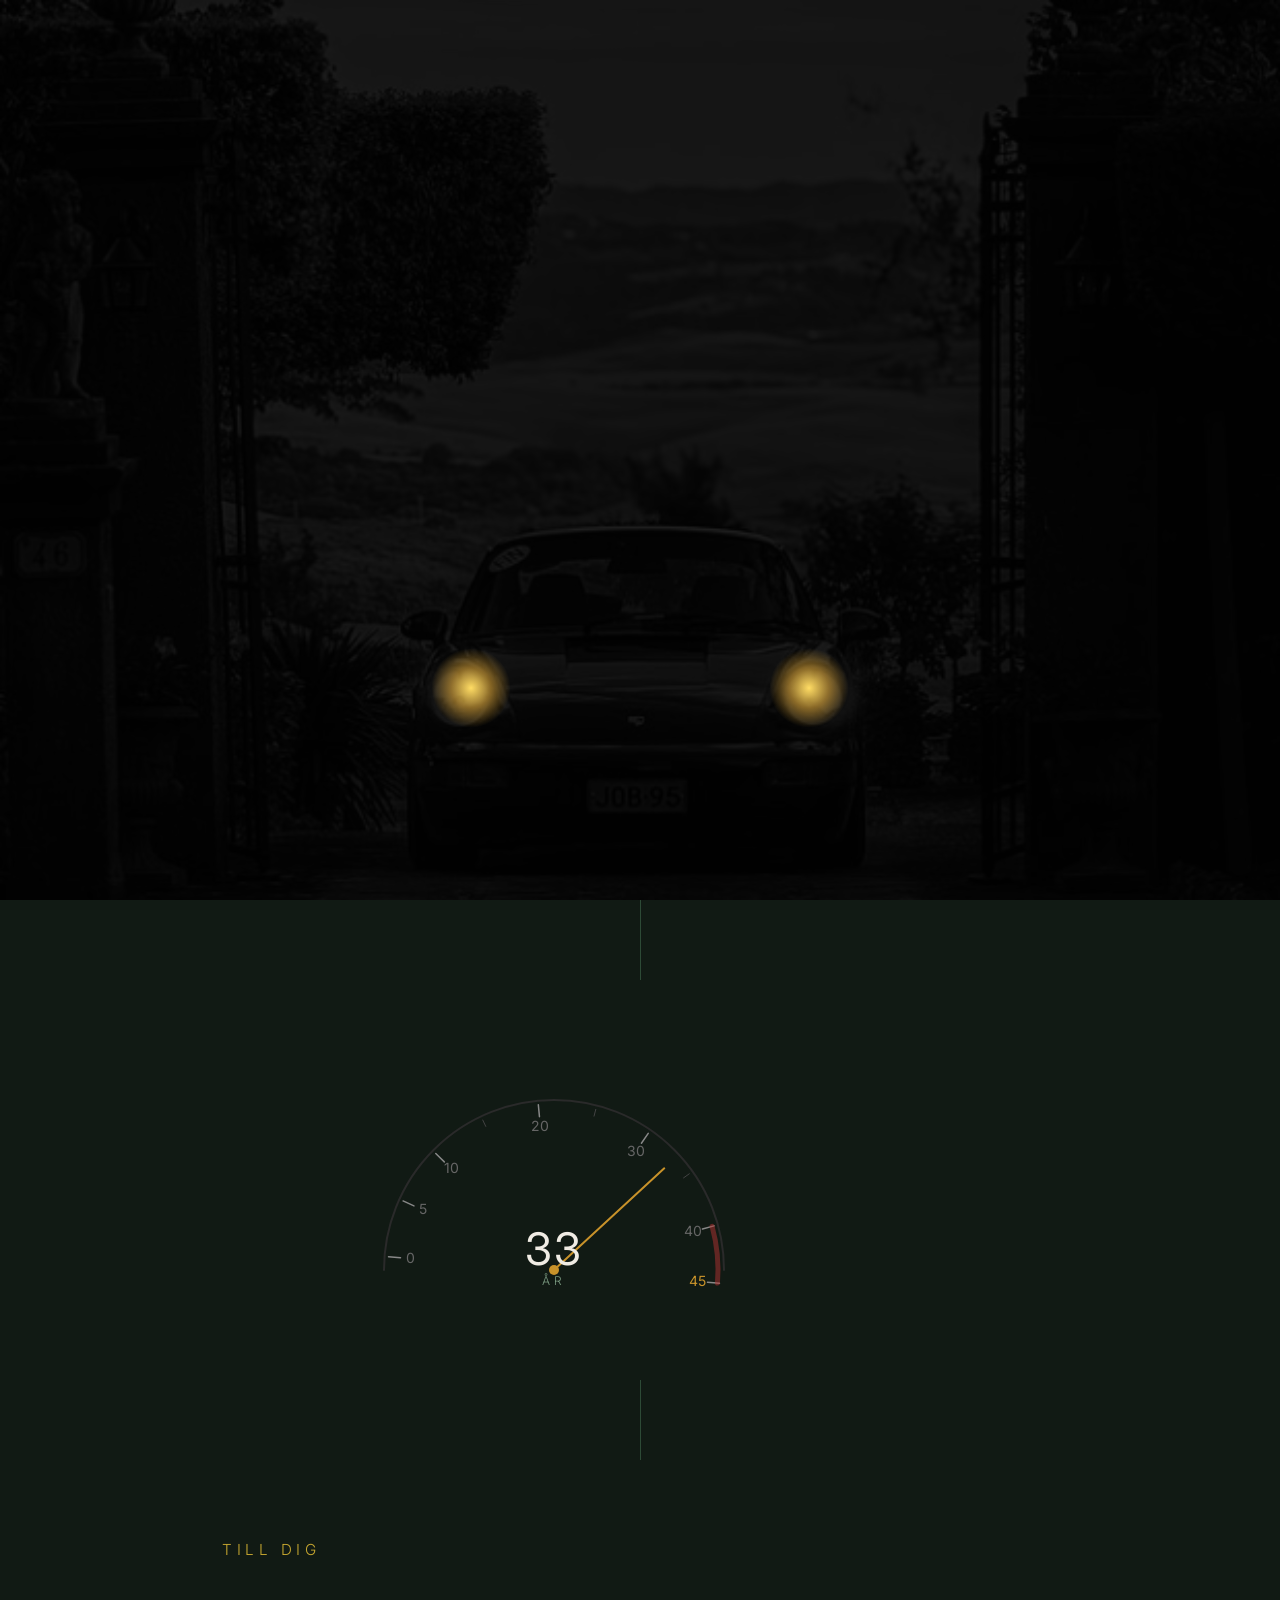
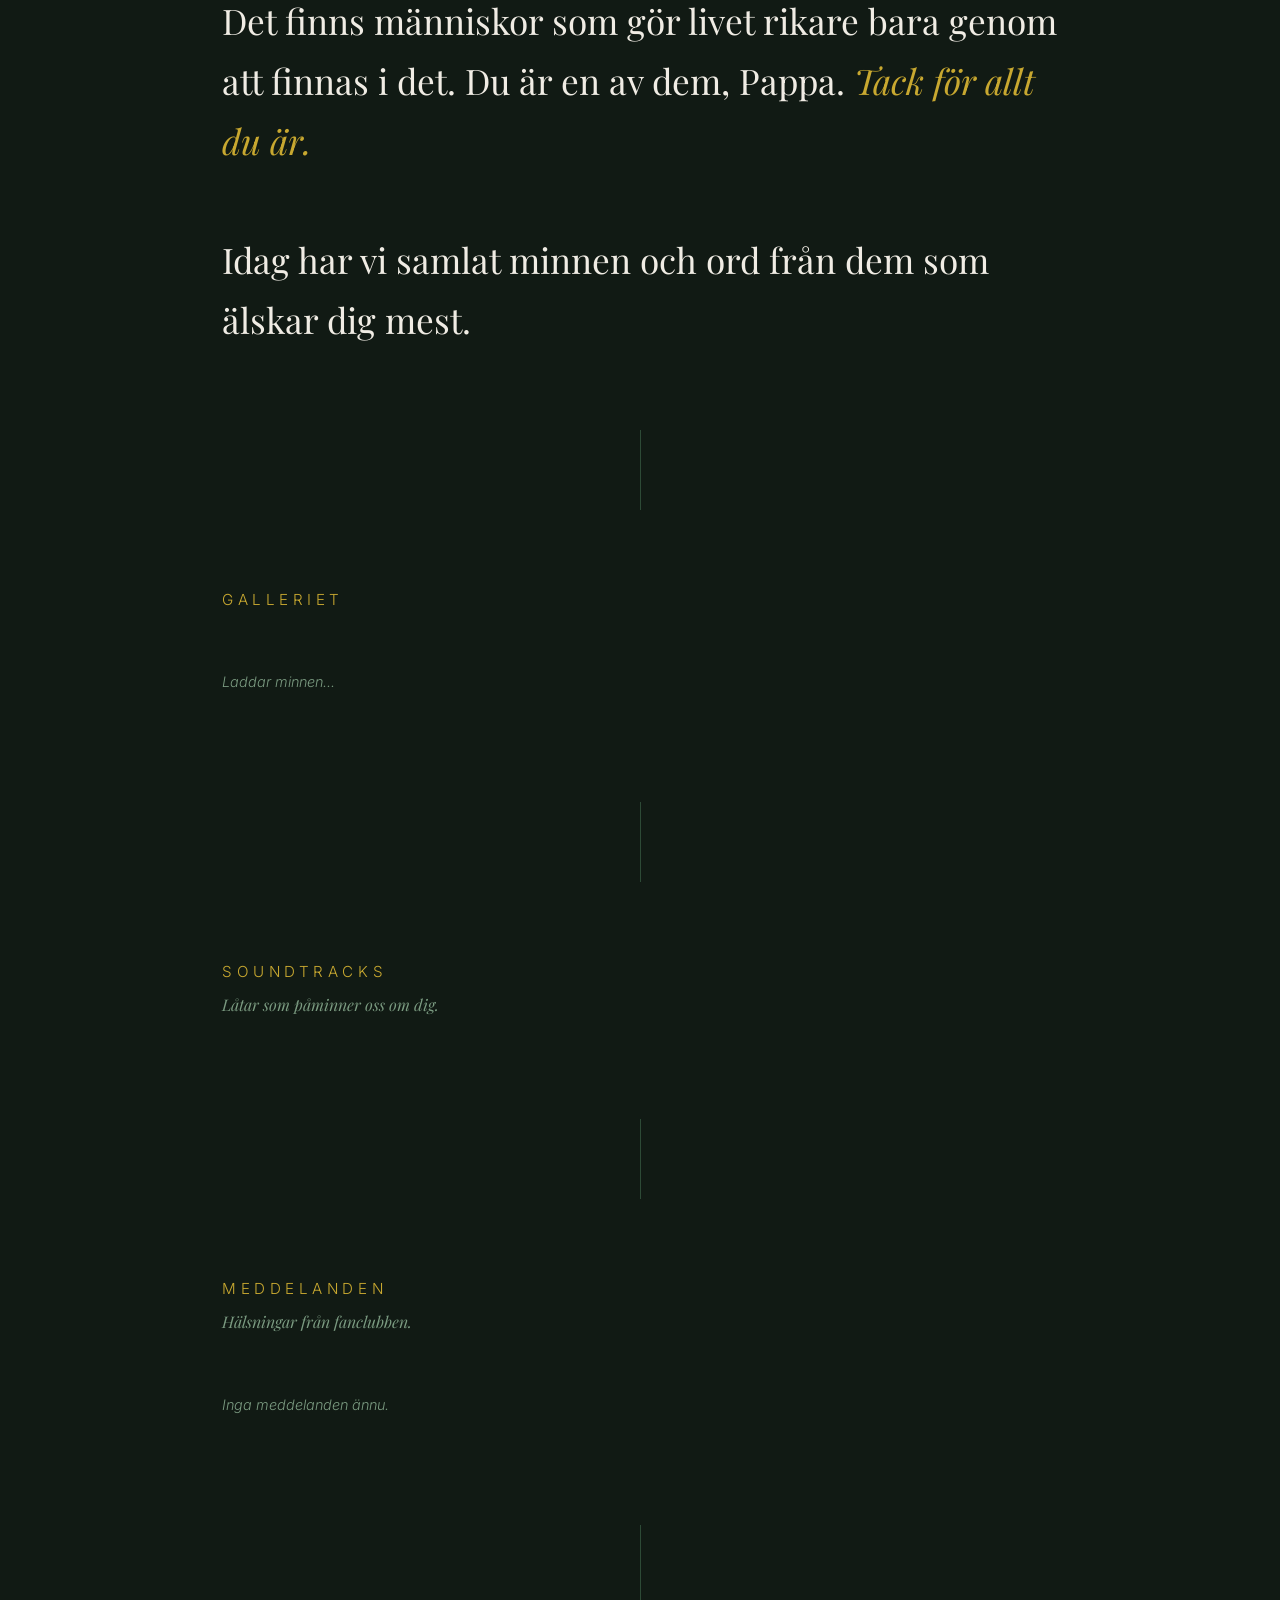
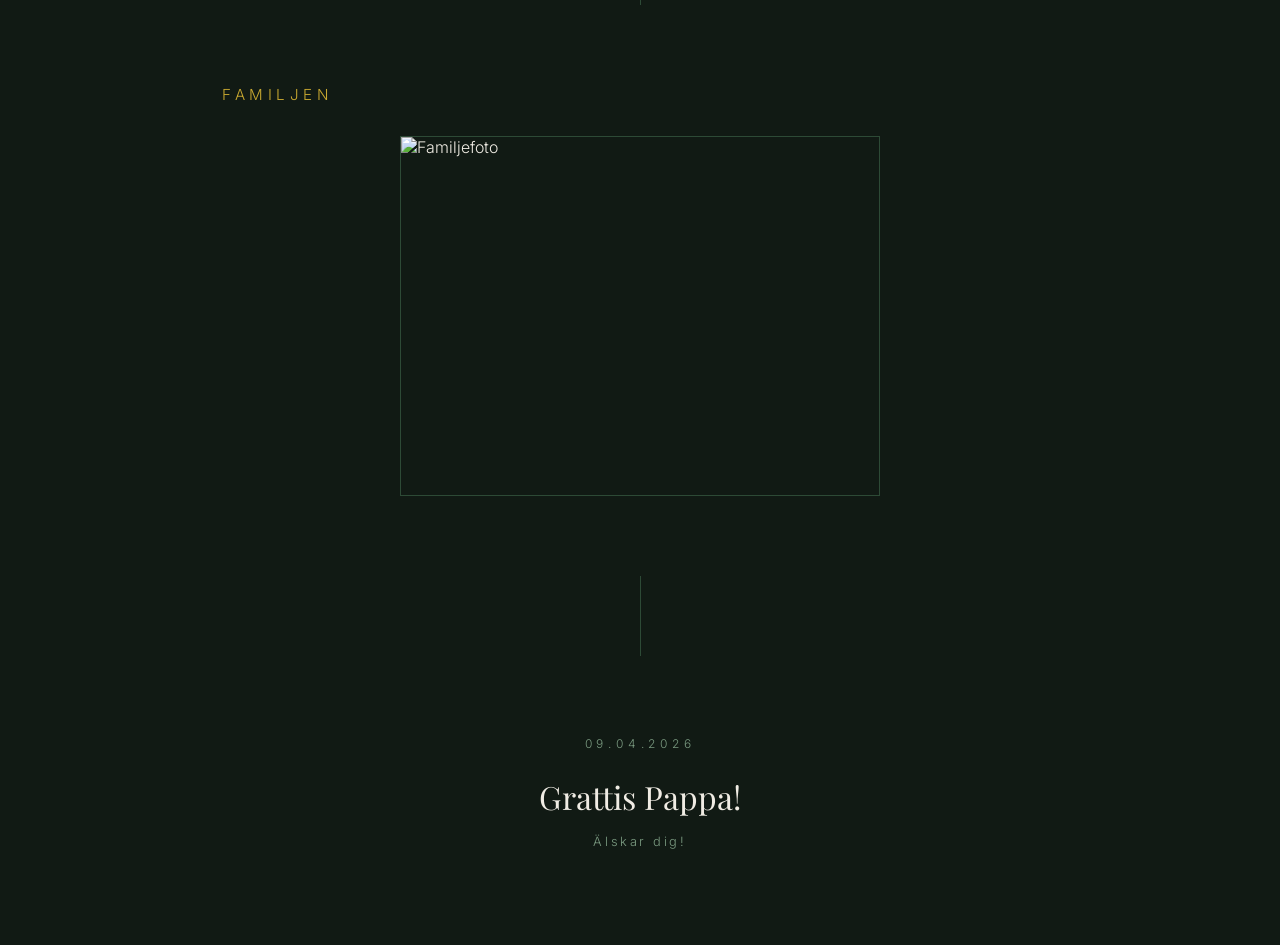
==== card.html @ ff2c0abc "feat: update date format and add personalized birthday greeting to card footer" ====
<!DOCTYPE html>
<html lang="sv">

<head>
  <meta charset="UTF-8" />
  <meta name="viewport" content="width=device-width, initial-scale=1.0" />
  <title>Grattis Jonas</title>
  <link rel="stylesheet" href="style.css" />
  <link
    href="https://fonts.googleapis.com/css2?family=Playfair+Display:ital,wght@0,400;0,500;1,400&family=Inter:wght@300;400&display=swap"
    rel="stylesheet" />
</head>

<body class="card-page">

  <!-- Cinematic headlight opening -->
  <div class="headlight-overlay" id="headlightOverlay">
    <img id="porscheImg" src="porsche.jpg" class="headlight-photo-img" />
    <div class="headlight-dark" id="headlightDark"></div>
    <div class="headlight-glow" id="glowLeft"></div>
    <div class="headlight-glow" id="glowRight"></div>
    <div class="open-prompt" id="openPrompt">
      <span>Öppna</span>
    </div>
  </div>

  <!-- Lightbox for polaroid expand -->
  <div class="lightbox" id="lightbox" onclick="closeLightbox()">
    <div class="lightbox-card" onclick="event.stopPropagation()">
      <img id="lightboxImg" src="" alt="" />
      <div class="lightbox-caption">
        <p class="memory-author" id="lightboxAuthor"></p>
        <p class="memory-text" id="lightboxText"></p>
      </div>
      <button class="lightbox-close" onclick="closeLightbox()">✕</button>
    </div>
  </div>

  <!-- Opening -->
  <section class="opening-section">
    <p class="date-label">09.04.2026</p>
    <h1 class="name-title">Jonas 45 år</h1>
    <p class="opening-subtitle">Ett år äldre &nbsp;·&nbsp; Aldrig tråkigare</p>
    <p class="scroll-hint">Scroll</p>
  </section>

  <div class="divider"></div>

  <!-- Speedometer -->
  <section class="section speedometer-section" id="speedoSection">
    <div class="speedo-flash" id="speedoFlash"></div>
    <div class="speedo-widget">
      <div class="speedo-meter">
        <canvas id="speedoCanvas" width="400" height="240"></canvas>
        <div class="speedo-number" id="speedoNumber">0</div>
        <div class="speedo-unit">år</div>
      </div>
      <div class="speedo-text" id="speedoText">
        <p class="speedo-msg" id="speedoMsg"></p>
        <div class="speedo-tagline" id="speedoTagline">45 år — dags att sakta ner? Aldrig.</div>
      </div>
    </div>
  </section>

  <div class="divider"></div>

  <!-- Birthday message -->
  <section class="section">
    <p class="section-label">TILL DIG</p>
    <p class="message-text">
      <!-- Edit this message to something personal! -->
      Det finns människor som gör livet rikare bara genom att finnas i det.
      Du är en av dem, Pappa. <em>Tack för allt du är.</em>
      <br /><br />
      Idag har vi samlat minnen och ord från dem som älskar dig mest.
    </p>
  </section>

  <div class="divider"></div>

  <!-- Memory wall -->
  <section class="section">
    <p class="section-label">Galleriet</p>
    <div class="memory-grid" id="memoryGrid">
      <p class="memory-empty">Laddar minnen...</p>
    </div>
    <div class="photo-pagination" id="photoPagination" style="display:none;">
      <button class="page-arrow" id="photoPrev" onclick="changePhotoPage(-1)">&#8592;</button>
      <span class="page-indicator" id="pageIndicator"></span>
      <button class="page-arrow" id="photoNext" onclick="changePhotoPage(1)">&#8594;</button>
    </div>
  </section>

  <div class="divider"></div>

  <!-- Soundtrack -->
  <section class="section" id="soundtrackSection">
    <p class="section-label">Soundtracks</p>
    <p
      style="font-family: var(--font-serif); font-style: italic; color: var(--muted); font-size: 1rem; margin-top: -1.2rem; margin-bottom: 1.5rem;">
      Låtar som påminner oss om dig.</p>
    <p class="memory-empty" id="soundtrackEmpty" style="display:none;">Inga låtar ännu.</p>
    <div id="soundtrackList" style="display:flex; flex-direction:column; gap:0.75rem;"></div>
    <div class="photo-pagination" id="songPagination" style="display:none;">
      <button class="page-arrow" id="songPrev" onclick="changeSongPage(-1)">&#8592;</button>
      <span class="page-indicator" id="songIndicator"></span>
      <button class="page-arrow" id="songNext" onclick="changeSongPage(1)">&#8594;</button>
    </div>
  </section>

  <div class="divider"></div>

  <!-- Text-only messages -->
  <section class="section" id="messagesSection">
    <p class="section-label">Meddelanden</p>
    <p
      style="font-family: var(--font-serif); font-style: italic; color: var(--muted); font-size: 1rem; margin-top: -1.2rem; margin-bottom: 1.5rem;">
      Hälsningar från fanclubben.</p>
    <div class="messages-list" id="messagesList">
      <p class="memory-empty" id="messagesEmpty">Inga meddelanden ännu.</p>
    </div>
    <div class="photo-pagination" id="msgPagination" style="display:none;">
      <button class="page-arrow" id="msgPrev" onclick="changeMsgPage(-1)">&#8592;</button>
      <span class="page-indicator" id="msgIndicator"></span>
      <button class="page-arrow" id="msgNext" onclick="changeMsgPage(1)">&#8594;</button>
    </div>
  </section>

  <div class="divider"></div>

  <!-- Family slideshow -->
  <section class="section" id="familySection">
    <p class="section-label">Familjen</p>
    <div class="family-slideshow">
      <img id="familyPhoto" src="family/1.jpg" alt="Familjefoto"
        style="width:100%; aspect-ratio:4/3; object-fit:cover; display:block; border:1px solid #2d4a36; transition:opacity 0.6s ease;" />
    </div>
  </section>

  <div class="divider"></div>

  <!-- Footer -->
  <section class="section" style="text-align: center; padding-bottom: 6rem;">
    <p class="date-label" style="margin-bottom: 1.5rem;">09.04.2026</p>
    <h2 style="font-family: var(--font-serif); font-size: 2rem; font-weight: 400; color: var(--cream);">Grattis Pappa!
    </h2>
    <p style="margin-top: 1rem; color: var(--muted); font-size: 0.8rem; letter-spacing: 0.2em;">Älskar dig!</p>
  </section>

  <audio id="audioPlayer" src="music.mp3" loop></audio>

  <!-- Music player -->
  <div class="music-player" id="musicPlayer" style="display:none;">
    <div class="music-info">
      <span class="music-title">Heaven Is a Place on Earth</span>
      <span class="music-artist">Belinda Carlisle</span>
    </div>
    <button class="music-toggle" id="musicToggle" onclick="toggleMusic()">❚❚</button>
    <input type="range" id="volumeSlider" class="volume-slider" min="0" max="1" step="0.01" value="0.5"
      oninput="document.getElementById('audioPlayer').volume = this.value" />
    <button class="music-close"
      onclick="document.getElementById('musicPlayer').style.display='none'; document.getElementById('audioPlayer').pause();">✕</button>
  </div>

  <script>
    const overlay = document.getElementById('headlightOverlay');
    const prompt = document.getElementById('openPrompt');

    // Headlight positions as fraction of original image (620x822)
    const LEFT_X = 0.368, RIGHT_X = 0.632, HEADLIGHT_Y = 0.781;

    function positionGlows() {
      const img = document.getElementById('porscheImg');
      if (!img.naturalWidth) return;

      // Calculate where the image actually renders with object-fit: cover, object-position: center 80%
      const scaleW = img.clientWidth / img.naturalWidth;
      const scaleH = img.clientHeight / img.naturalHeight;
      const scale = Math.max(scaleW, scaleH);
      const rW = img.naturalWidth * scale;
      const rH = img.naturalHeight * scale;
      const offsetX = (img.clientWidth - rW) / 2;
      const offsetY = (img.clientHeight - rH) * 0.80; // matches object-position 80%

      const leftGlow = document.getElementById('glowLeft');
      const rightGlow = document.getElementById('glowRight');

      leftGlow.style.left = (offsetX + rW * LEFT_X) + 'px';
      leftGlow.style.top = (offsetY + rH * HEADLIGHT_Y) + 'px';
      rightGlow.style.left = (offsetX + rW * RIGHT_X) + 'px';
      rightGlow.style.top = (offsetY + rH * HEADLIGHT_Y) + 'px';
    }

    window.addEventListener('resize', positionGlows);

    const img = document.getElementById('porscheImg');
    img.addEventListener('load', positionGlows);
    if (img.complete) positionGlows();

    // Step 1: silhouette fades in
    setTimeout(() => {
      document.getElementById('porscheImg').classList.add('on');
    }, 400);

    // Step 2: dark overlay lifts slightly
    setTimeout(() => {
      document.getElementById('headlightDark').classList.add('lift');
    }, 600);

    // Step 3: headlight glows flicker on
    setTimeout(() => {
      positionGlows();
      document.getElementById('glowLeft').classList.add('on');
      document.getElementById('glowRight').classList.add('on');
    }, 1800);

    // Step 4: show "Öppna"
    setTimeout(() => {
      prompt.classList.add('visible');
    }, 3200);

    // Step 3: click anywhere on overlay to open
    overlay.addEventListener('click', () => {
      if (!prompt.classList.contains('visible')) return;

      // Start music
      const audio = document.getElementById('audioPlayer');
      audio.volume = 0.5;
      audio.currentTime = 0;
      document.getElementById('musicPlayer').style.display = 'flex';
      audio.play().catch(err => console.warn('Audio play failed:', err));

      // Fade out overlay
      overlay.classList.add('fade-out');
      setTimeout(() => {
        overlay.style.display = 'none';
      }, 1200);
    });

    function toggleMusic() {
      const audio = document.getElementById('audioPlayer');
      const btn = document.getElementById('musicToggle');
      if (audio.paused) {
        audio.play();
        btn.textContent = '❚❚';
      } else {
        audio.pause();
        btn.textContent = '▶';
      }
    }
  </script>

  <!-- Speedometer -->
  <script>
    const canvas = document.getElementById('speedoCanvas');
    const ctx = canvas.getContext('2d');
    const W = canvas.width, H = canvas.height;
    const cx = W / 2, cy = H - 30;
    const radius = 170;

    // Angle range: -180deg (left) to 0deg (right) = semicircle
    // 0 maps to -175deg, 45 maps to -5deg
    function speedToAngle(speed) {
      return (Math.PI) * (speed / 45) - Math.PI + 0.08;
    }

    function drawSpeedo(speed) {
      ctx.clearRect(0, 0, W, H);

      // Outer ring
      ctx.beginPath();
      ctx.arc(cx, cy, radius, Math.PI, 0);
      ctx.strokeStyle = '#2a2a2a';
      ctx.lineWidth = 2;
      ctx.stroke();

      // Tick marks and numbers
      const marks = [0, 5, 10, 15, 20, 25, 30, 35, 40, 45];
      marks.forEach(v => {
        const angle = speedToAngle(v);
        const isMajor = v % 10 === 0 || v === 45 || v === 5;
        const tickLen = isMajor ? 12 : 7;
        const x1 = cx + (radius - 4) * Math.cos(angle);
        const y1 = cy + (radius - 4) * Math.sin(angle);
        const x2 = cx + (radius - 4 - tickLen) * Math.cos(angle);
        const y2 = cy + (radius - 4 - tickLen) * Math.sin(angle);
        ctx.beginPath();
        ctx.moveTo(x1, y1);
        ctx.lineTo(x2, y2);
        ctx.strokeStyle = isMajor ? '#888' : '#444';
        ctx.lineWidth = isMajor ? 1.5 : 1;
        ctx.stroke();

        if (isMajor) {
          const lx = cx + (radius - 26) * Math.cos(angle);
          const ly = cy + (radius - 26) * Math.sin(angle);
          ctx.font = '14px Inter, sans-serif';
          ctx.fillStyle = v === 45 ? '#c8922a' : '#666';
          ctx.textAlign = 'center';
          ctx.textBaseline = 'middle';
          ctx.fillText(v, lx, ly);
        }
      });

      // Red zone arc (40-45)
      ctx.beginPath();
      ctx.arc(cx, cy, radius - 6, speedToAngle(40), speedToAngle(45));
      ctx.strokeStyle = 'rgba(180,50,50,0.5)';
      ctx.lineWidth = 5;
      ctx.stroke();

      // Needle
      const angle = speedToAngle(speed);
      ctx.beginPath();
      ctx.moveTo(cx, cy);
      ctx.lineTo(
        cx + (radius - 20) * Math.cos(angle),
        cy + (radius - 20) * Math.sin(angle)
      );
      ctx.strokeStyle = '#c8922a';
      ctx.lineWidth = 2;
      ctx.lineCap = 'round';
      ctx.stroke();

      // Center dot
      ctx.beginPath();
      ctx.arc(cx, cy, 5, 0, Math.PI * 2);
      ctx.fillStyle = '#c8922a';
      ctx.fill();
    }

    // Animate needle
    let current = 0;
    const target = 45;
    let phase = 'sweeping'; // sweeping → settling → flashing → done

    function easeOut(t) { return 1 - Math.pow(1 - t, 3); }

    let startTime = 0;
    const sweepDuration = 2800;
    const settleTarget = 41.5;

    function animate() {
      const now = Date.now();
      if (now < startTime) { requestAnimationFrame(animate); return; }

      const elapsed = now - startTime;

      if (phase === 'sweeping') {
        const t = Math.min(elapsed / sweepDuration, 1);
        current = easeOut(t) * target;
        document.getElementById('speedoNumber').textContent = Math.round(current);
        drawSpeedo(current);

        if (t >= 1) {
          phase = 'flashing';
          // Trigger flash
          setTimeout(() => {
            const flash = document.getElementById('speedoFlash');
            flash.classList.add('burst');
            setTimeout(() => flash.classList.remove('burst'), 700);
          }, 150);
          // Show SLOW DOWN after flash
          setTimeout(() => {
            const msg = document.getElementById('speedoMsg');
            msg.textContent = 'SLOW DOWN!';
            msg.classList.add('visible');
          }, 600);
          setTimeout(() => {
            document.getElementById('speedoTagline').classList.add('visible');
          }, 2000);
          // Start settling after flash
          setTimeout(() => { phase = 'settling'; settleStart = Date.now(); }, 500);
        } else {
          requestAnimationFrame(animate);
        }

      } else if (phase === 'settling') {
        const t = Math.min((now - settleStart) / 1200, 1);
        current = target + (settleTarget - target) * easeOut(t);
        document.getElementById('speedoNumber').textContent = Math.round(current);
        drawSpeedo(current);

        if (t >= 1) {
          phase = 'done';
        } else {
          requestAnimationFrame(animate);
        }
      }
    }

    let settleStart = 0;

    // Only start when speedometer section is scrolled into view
    const observer = new IntersectionObserver(entries => {
      if (entries[0].isIntersecting) {
        observer.disconnect();
        startTime = Date.now() + 300;
        requestAnimationFrame(animate);
      }
    }, { threshold: 0.7 });

    observer.observe(document.getElementById('speedoSection'));
    drawSpeedo(0);
  </script>

  <!-- Scroll animations -->
  <script>
    // Remove section-level fade-up, apply to individual elements
    document.querySelectorAll('.opening-section, .section').forEach(section => {
      section.querySelectorAll('h1, h2, p, .memory-card, .gallery-grid img, canvas, .speedo-widget').forEach((el, i) => {
        el.classList.add('fade-up');
        el.style.transitionDelay = (i * 0.1) + 's';
      });
    });

    // Scroll speed tracking
    let lastScrollY = window.scrollY;
    let scrollSpeed = 0;

    window.addEventListener('scroll', () => {
      scrollSpeed = Math.abs(window.scrollY - lastScrollY);
      lastScrollY = window.scrollY;
    });

    const scrollObserver = new IntersectionObserver(entries => {
      entries.forEach(entry => {
        if (entry.isIntersecting) {
          // Faster scroll = shorter transition
          const duration = Math.max(0.3, 0.7 - scrollSpeed * 0.008);
          entry.target.style.transition = `opacity ${duration}s ease, transform ${duration}s ease`;
          entry.target.classList.add('in-view');
        } else {
          // Reset so it re-animates next time
          entry.target.classList.remove('in-view');
        }
      });
    }, { threshold: 0.15 });

    document.querySelectorAll('.fade-up').forEach(el => scrollObserver.observe(el));
  </script>

  <!-- Lightbox -->
  <script>
    function openLightbox(imgSrc, author, text) {
      const lb = document.getElementById('lightbox');
      document.getElementById('lightboxImg').src = imgSrc || '';
      document.getElementById('lightboxImg').style.display = imgSrc ? 'block' : 'none';
      document.getElementById('lightboxAuthor').textContent = author;
      document.getElementById('lightboxText').textContent = text;
      lb.classList.add('open');
      document.body.style.overflow = 'hidden';
    }

    function closeLightbox() {
      document.getElementById('lightbox').classList.remove('open');
      document.body.style.overflow = '';
    }

    document.addEventListener('keydown', e => {
      if (e.key === 'Escape') closeLightbox();
    });
  </script>

  <!-- Firebase SDK -->
  <script type="module">
    import { initializeApp } from "https://www.gstatic.com/firebasejs/10.12.0/firebase-app.js";
    import { getFirestore, collection, getDocs, orderBy, query } from "https://www.gstatic.com/firebasejs/10.12.0/firebase-firestore.js";

    const firebaseConfig = {
      apiKey: "AIzaSyBaBMruVNGIE09Kumg0reFDWtao8i4Dk40",
      authDomain: "pappas-birthday.firebaseapp.com",
      projectId: "pappas-birthday",
      storageBucket: "pappas-birthday.firebasestorage.app",
      messagingSenderId: "223073240934",
      appId: "1:223073240934:web:f3e7cf983b9900520e2aa7"
    };

    const app = initializeApp(firebaseConfig);
    const db = getFirestore(app);

    function extractSpotifyTrackId(url) {
      const match = url.match(/spotify\.com\/track\/([a-zA-Z0-9]+)/);
      return match ? match[1] : null;
    }

    async function loadMemories() {
      const grid = document.getElementById('memoryGrid');
      const messagesList = document.getElementById('messagesList');
      const messagesEmpty = document.getElementById('messagesEmpty');
      const soundtrackList = document.getElementById('soundtrackList');
      const soundtrackEmpty = document.getElementById('soundtrackEmpty');

      try {
        const q = query(collection(db, 'memories'), orderBy('timestamp', 'asc'));
        const snapshot = await getDocs(q);

        if (snapshot.empty) {
          grid.innerHTML = '<p class="memory-empty">Inga minnen ännu.</p>';
          soundtrackEmpty.style.display = 'block';
          return;
        }

        grid.innerHTML = '';
        let photoCount = 0;
        let msgCount = 0;
        let songCount = 0;

        const allPhotoCards = [];
        const allMsgCards = [];
        const allSongCards = [];

        snapshot.forEach(doc => {
          const data = doc.data();

          if (data.photoUrl) {
            // Has photo → Minnen (polaroid grid)
            const card = document.createElement('div');
            card.className = 'memory-card';
            card.innerHTML = `
              <img src="${data.photoUrl}" alt="Minne av ${data.name}" loading="lazy" />
              <div class="polaroid-caption">
                <p class="memory-author">${data.name}</p>
                ${data.prompt ? `<p class="memory-prompt">${data.prompt}</p>` : ''}
                <p class="memory-text">${data.message}</p>
              </div>
            `;
            card.style.cursor = 'pointer';
            card.addEventListener('click', () => {
              openLightbox(data.photoUrl, data.name, data.message);
            });
            allPhotoCards.push(card);
          } else {
            // Text only → Meddelanden
            msgCount++;
            const msg = document.createElement('div');
            msg.className = 'message-card';
            msg.innerHTML = `
              <p class="memory-author">${data.name}</p>
              ${data.prompt ? `<p class="memory-prompt">${data.prompt}</p>` : ''}
              <p class="memory-text">${data.message}</p>
            `;
            allMsgCards.push(msg);
          }

          // Soundtrack entry
          if (data.spotifyUrl) {
            const trackId = extractSpotifyTrackId(data.spotifyUrl);
            if (trackId) {
              songCount++;
              const wrapper = document.createElement('div');
              wrapper.className = 'soundtrack-entry';
              wrapper.innerHTML = `
                <p class="soundtrack-from">Från ${data.name}</p>
                <iframe src="https://open.spotify.com/embed/track/${trackId}?utm_source=generator&theme=0"
                  width="100%" height="80" frameborder="0"
                  allow="autoplay; clipboard-write; encrypted-media; fullscreen; picture-in-picture"
                  loading="lazy" style="border-radius:10px;"></iframe>
              `;
              allSongCards.push(wrapper);
            }
          }
        });

        if (allPhotoCards.length === 0) {
          grid.innerHTML = '<p class="memory-empty">Inga bilder ännu.</p>';
        } else {
          window._photoCards = allPhotoCards;
          window._photoPage = 0;
          window.renderPhotoPage(0);
        }

        console.log('Messages:', allMsgCards.length, '| Songs:', allSongCards.length, '| Photos:', allPhotoCards.length);

        if (allMsgCards.length === 0) {
          messagesEmpty.style.display = 'block';
        } else {
          messagesEmpty.style.display = 'none';
          window._msgCards = allMsgCards;
          window._msgPage = 0;
          window.renderMsgPage(0);
        }

        if (allSongCards.length === 0) {
          soundtrackEmpty.style.display = 'block';
        } else {
          window._songCards = allSongCards;
          window._songPage = 0;
          window.renderSongPage(0);
        }

      } catch (err) {
        console.error('Could not load memories:', err);
        grid.innerHTML = '<p class="memory-empty">Kunde inte ladda minnen.</p>';
      }
    }

    loadMemories();

    window.renderPhotoPage = function renderPhotoPage(page) {
      const cards = window._photoCards;
      const perPage = 6;
      const totalPages = Math.ceil(cards.length / perPage);
      const grid = document.getElementById('memoryGrid');
      const pagination = document.getElementById('photoPagination');
      const indicator = document.getElementById('pageIndicator');

      grid.innerHTML = '';
      const start = page * perPage;
      const end = Math.min(start + perPage, cards.length);
      for (let i = start; i < end; i++) {
        grid.appendChild(cards[i]);
      }

      if (totalPages > 1) {
        pagination.style.display = 'flex';
        indicator.textContent = `${page + 1} / ${totalPages}`;
        document.getElementById('photoPrev').style.visibility = page === 0 ? 'hidden' : 'visible';
        document.getElementById('photoNext').style.visibility = page === totalPages - 1 ? 'hidden' : 'visible';
      }
    }

    window.changePhotoPage = function changePhotoPage(dir) {
      const cards = window._photoCards;
      const totalPages = Math.ceil(cards.length / 6);
      window._photoPage = Math.max(0, Math.min(window._photoPage + dir, totalPages - 1));
      window.renderPhotoPage(window._photoPage);
      document.getElementById('memoryGrid').scrollIntoView({ behavior: 'smooth', block: 'start' });
    }

    window.renderMsgPage = function (page) {
      const cards = window._msgCards;
      const perPage = 6;
      const totalPages = Math.ceil(cards.length / perPage);
      const list = document.getElementById('messagesList');
      const pagination = document.getElementById('msgPagination');
      const indicator = document.getElementById('msgIndicator');

      list.innerHTML = '';
      const start = page * perPage;
      for (let i = start; i < Math.min(start + perPage, cards.length); i++) {
        list.appendChild(cards[i]);
      }

      pagination.style.display = totalPages > 1 ? 'flex' : 'none';
      indicator.textContent = `${page + 1} / ${totalPages}`;
      document.getElementById('msgPrev').style.visibility = page === 0 ? 'hidden' : 'visible';
      document.getElementById('msgNext').style.visibility = page === totalPages - 1 ? 'hidden' : 'visible';
    }

    window.changeMsgPage = function (dir) {
      const totalPages = Math.ceil(window._msgCards.length / 6);
      window._msgPage = Math.max(0, Math.min(window._msgPage + dir, totalPages - 1));
      window.renderMsgPage(window._msgPage);
      document.getElementById('messagesList').scrollIntoView({ behavior: 'smooth', block: 'start' });
    }

    window.renderSongPage = function (page) {
      const cards = window._songCards;
      const perPage = 4;
      const totalPages = Math.ceil(cards.length / perPage);
      const list = document.getElementById('soundtrackList');
      const pagination = document.getElementById('songPagination');
      const indicator = document.getElementById('songIndicator');

      list.innerHTML = '';
      const start = page * perPage;
      for (let i = start; i < Math.min(start + perPage, cards.length); i++) {
        list.appendChild(cards[i]);
      }

      pagination.style.display = totalPages > 1 ? 'flex' : 'none';
      indicator.textContent = `${page + 1} / ${totalPages}`;
      document.getElementById('songPrev').style.visibility = page === 0 ? 'hidden' : 'visible';
      document.getElementById('songNext').style.visibility = page === totalPages - 1 ? 'hidden' : 'visible';
    }

    window.changeSongPage = function (dir) {
      const totalPages = Math.ceil(window._songCards.length / 4);
      window._songPage = Math.max(0, Math.min(window._songPage + dir, totalPages - 1));
      window.renderSongPage(window._songPage);
      document.getElementById('soundtrackList').scrollIntoView({ behavior: 'smooth', block: 'start' });
    }
  </script>

  <!-- Family slideshow -->
  <script>
    const familyPhotos = [
      'family/1.jpg',
      'family/2.jpg',
      'family/3.jpg',
      'family/4.jpg',
      'family/5.jpg',
      'family/6.jpg',
      'family/7.jpg',
      'family/8.jpg',
      'family/9.jpg',
      'family/10.jpg',
    ];

    let familyIndex = 0;
    const familyImg = document.getElementById('familyPhoto');

    setInterval(() => {
      familyIndex = (familyIndex + 1) % familyPhotos.length;
      familyImg.style.opacity = '0';
      setTimeout(() => {
        familyImg.src = familyPhotos[familyIndex];
        familyImg.style.opacity = '1';
      }, 600);
    }, 10000);
  </script>

</body>

</html>
---- style.css ----
/* ─── Reset & Base ─────────────────────────────────────────── */
*, *::before, *::after {
  box-sizing: border-box;
  margin: 0;
  padding: 0;
}

:root {
  --black:   #111a14;
  --dark:    #162219;
  --card-bg: #1a2a1e;
  --border:  #2d4a36;
  --cream:   #f0ece4;
  --muted:   #7a9a80;
  --amber:   #c8a830;
  --gold:    #d4b843;
  --defender: #c9aa4c; /* Barbour gold */

  --font-serif: 'Playfair Display', Georgia, serif;
  --font-sans:  'Inter', Helvetica, sans-serif;
}

html, body {
  height: 100%;
  background-color: var(--black);
  color: var(--cream);
  font-family: var(--font-sans);
  font-weight: 300;
  -webkit-font-smoothing: antialiased;
}

/* ─── Password Page ────────────────────────────────────────── */
.password-page {
  display: flex;
  align-items: center;
  justify-content: center;
  min-height: 100vh;
  padding: 2rem;
}

.password-container {
  display: flex;
  flex-direction: column;
  align-items: center;
  gap: 2rem;
  text-align: center;
  max-width: 480px;
  width: 100%;
}

.date-label {
  font-family: var(--font-sans);
  font-size: 0.75rem;
  letter-spacing: 0.4em;
  color: var(--muted);
  text-transform: uppercase;
}

.name-title {
  font-family: var(--font-serif);
  font-size: clamp(3.5rem, 12vw, 7rem);
  font-weight: 400;
  letter-spacing: 0.05em;
  color: var(--cream);
  line-height: 1;
}

.riddle {
  display: flex;
  flex-direction: column;
  gap: 0.4rem;
}

.riddle p {
  font-size: 0.9rem;
  color: var(--muted);
  letter-spacing: 0.05em;
  line-height: 1.7;
}

.input-group {
  display: flex;
  align-items: center;
  gap: 0.75rem;
  width: 100%;
  max-width: 280px;
  border-bottom: 1px solid var(--border);
  padding-bottom: 0.5rem;
}

.input-group input {
  flex: 1;
  background: transparent;
  border: none;
  outline: none;
  color: var(--cream);
  font-family: var(--font-sans);
  font-size: 1rem;
  letter-spacing: 0.2em;
  text-align: center;
  text-transform: uppercase;
}

.input-group input::placeholder {
  color: var(--border);
  letter-spacing: 0.3em;
}

.input-group button {
  background: transparent;
  border: none;
  color: var(--amber);
  font-size: 1.4rem;
  cursor: pointer;
  transition: color 0.2s, transform 0.2s;
  line-height: 1;
}

.input-group button:hover {
  color: var(--gold);
  transform: translateX(3px);
}

.error-msg {
  font-size: 0.75rem;
  color: var(--amber);
  letter-spacing: 0.1em;
  opacity: 0;
  transition: opacity 0.3s;
}

/* Shake animation on wrong password */
@keyframes shake {
  0%, 100% { transform: translateX(0); }
  25%       { transform: translateX(-6px); }
  75%       { transform: translateX(6px); }
}

.shake {
  animation: shake 0.4s ease;
}

/* ─── Fade overlay (transition between pages) ──────────────── */
.fade-overlay {
  position: fixed;
  inset: 0;
  background: var(--black);
  pointer-events: none;
  opacity: 0;
  transition: opacity 1.2s ease;
  z-index: 100;
}

.fade-overlay.fade-in {
  opacity: 1;
}

/* ─── Card Page ────────────────────────────────────────────── */
.card-page {
  min-height: 100vh;
  padding: 0;
  opacity: 0;
  animation: pageReveal 1.5s ease 0.3s forwards;
}

@keyframes pageReveal {
  to { opacity: 1; }
}

/* Opening section */
.opening-section {
  min-height: 100vh;
  display: flex;
  flex-direction: column;
  align-items: center;
  justify-content: center;
  text-align: center;
  padding: 2rem;
  gap: 1.5rem;
  position: relative;
}

.opening-section .date-label {
  animation: fadeUp 1s ease 0.5s both;
}

.opening-title {
  font-family: var(--font-serif);
  font-size: clamp(2.5rem, 10vw, 6rem);
  font-weight: 400;
  font-style: italic;
  color: var(--cream);
  line-height: 1.1;
  animation: fadeUp 1s ease 0.8s both;
}

.opening-subtitle {
  font-size: 0.85rem;
  letter-spacing: 0.3em;
  color: var(--muted);
  text-transform: uppercase;
  animation: fadeUp 1s ease 1.1s both;
}

.scroll-hint {
  position: absolute;
  bottom: 2.5rem;
  font-size: 0.7rem;
  letter-spacing: 0.3em;
  color: var(--border);
  text-transform: uppercase;
  animation: fadeUp 1s ease 2s both, pulse 3s ease 3s infinite;
}

@keyframes pulse {
  0%, 100% { opacity: 0.3; }
  50%       { opacity: 0.8; }
}

/* ─── Section layout ───────────────────────────────────────── */
.section {
  padding: 5rem 2rem;
  max-width: 900px;
  margin: 0 auto;
}

.section-label {
  font-size: 0.95rem;
  letter-spacing: 0.3em;
  color: var(--amber);
  text-transform: uppercase;
  margin-bottom: 2rem;
}

/* ─── Birthday message ─────────────────────────────────────── */
.message-text {
  font-family: var(--font-serif);
  font-size: clamp(1.4rem, 4vw, 2.2rem);
  font-weight: 400;
  line-height: 1.7;
  color: var(--cream);
}

.message-text em {
  color: var(--amber);
  font-style: italic;
}

/* ─── Memory wall ──────────────────────────────────────────── */
.memory-grid {
  display: grid;
  grid-template-columns: repeat(auto-fill, minmax(220px, 1fr));
  gap: 2.5rem 2rem;
  margin-top: 2rem;
  align-items: start;
}

.memory-card {
  background: #f5f0e8;
  padding: 0.85rem 0.85rem 2.5rem 0.85rem;
  display: flex;
  flex-direction: column;
  gap: 0;
  box-shadow: 0 4px 20px rgba(0,0,0,0.5), 0 1px 4px rgba(0,0,0,0.3);
  transition: transform 0.3s ease, box-shadow 0.3s ease;
  cursor: default;
}

/* Alternate slight rotations for a scattered look */
.memory-card:nth-child(odd)  { transform: rotate(-1.5deg); }
.memory-card:nth-child(even) { transform: rotate(1.2deg); }
.memory-card:nth-child(3n)   { transform: rotate(-0.5deg); }

.memory-card:hover {
  transform: rotate(0deg) scale(1.03) !important;
  box-shadow: 0 8px 40px rgba(0,0,0,0.6);
  z-index: 2;
}

.memory-card img {
  width: 100%;
  aspect-ratio: 1 / 1;
  object-fit: cover;
  display: block;
  filter: grayscale(15%) contrast(1.05);
}

/* Placeholder when no photo */
.memory-card .polaroid-placeholder {
  width: 100%;
  aspect-ratio: 1 / 1;
  background: #ddd5c5;
  display: flex;
  align-items: center;
  justify-content: center;
}

.memory-card .polaroid-placeholder span {
  font-size: 2rem;
  opacity: 0.3;
}

.polaroid-caption {
  padding-top: 0.75rem;
  display: flex;
  flex-direction: column;
  gap: 0.4rem;
}

.memory-author {
  font-family: 'Playfair Display', Georgia, serif;
  font-size: 0.85rem;
  font-style: italic;
  color: #3a3530;
  letter-spacing: 0.02em;
}

.memory-prompt {
  font-family: var(--font-sans);
  font-size: 0.62rem;
  letter-spacing: 0.12em;
  text-transform: uppercase;
  color: #b07d20;
  margin: 0.1rem 0 0.15rem;
}

.memory-text {
  font-family: var(--font-sans);
  font-size: 0.78rem;
  color: #5a5248;
  line-height: 1.55;
  font-style: normal;
}

.memory-empty {
  color: var(--muted);
  font-size: 0.9rem;
  font-style: italic;
  padding: 2rem 0;
}

/* ─── Speedometer ──────────────────────────────────────────── */
.speedometer-section {
  display: flex;
  justify-content: center;
  padding-left: 8rem;
}

.speedo-widget {
  display: flex;
  align-items: center;
  gap: 3rem;
}

.speedo-meter {
  position: relative;
  width: 400px;
  flex-shrink: 0;
}

#speedoCanvas {
  display: block;
}

.speedo-number {
  position: absolute;
  bottom: 28px;
  left: 50%;
  transform: translateX(-50%);
  font-family: var(--font-sans);
  font-size: 2.8rem;
  font-weight: 400;
  color: var(--cream);
  letter-spacing: 0.05em;
  line-height: 1;
}

.speedo-unit {
  position: absolute;
  bottom: 12px;
  left: 50%;
  transform: translateX(-50%);
  font-size: 0.75rem;
  letter-spacing: 0.3em;
  color: var(--muted);
  text-transform: uppercase;
}

.speedo-text {
  max-width: 220px;
  padding-left: 2rem;
}

.speedo-msg {
  font-family: var(--font-sans);
  font-size: 1.8rem;
  font-weight: 400;
  letter-spacing: 0.15em;
  color: var(--defender);
  line-height: 1.3;
  opacity: 0;
  transition: opacity 0.8s ease;
}

.speedo-msg.visible {
  opacity: 1;
}

.speedo-tagline {
  font-family: var(--font-serif);
  font-size: 1rem;
  font-weight: 400;
  color: var(--muted);
  margin-top: 0.6rem;
  opacity: 0;
  transition: opacity 1s ease;
}

.speedo-tagline.visible {
  opacity: 1;
}

/* Flash overlay — small round burst */
.speedometer-section {
  position: relative;
}

.speedo-flash {
  position: absolute;
  width: 260px;
  height: 260px;
  border-radius: 50%;
  top: 50%;
  right: -180px;
  transform: translateY(-50%);
  background: radial-gradient(circle, #fff 0%, #fff 15%, rgba(255,255,255,0.9) 35%, rgba(255,255,255,0.4) 60%, transparent 80%);
  opacity: 0;
  pointer-events: none;
  z-index: 10;
}

@keyframes flashBurst {
  0%   { opacity: 0; }
  8%   { opacity: 1; }
  18%  { opacity: 0; }
  28%  { opacity: 1; }
  38%  { opacity: 0; }
  48%  { opacity: 0.9; }
  65%  { opacity: 0.6; }
  100% { opacity: 0; }
}

.speedo-flash.burst {
  animation: flashBurst 1.6s ease forwards;
}

@media (max-width: 600px) {
  .speedo-widget {
    flex-direction: column;
    gap: 1.5rem;
    align-items: center;
    text-align: center;
  }
  .speedo-text {
    max-width: 100%;
  }
}

/* ─── Divider ──────────────────────────────────────────────── */
.divider {
  width: 1px;
  height: 80px;
  background: var(--border);
  margin: 0 auto;
}

/* ─── Language Switcher ────────────────────────────────────── */
.lang-switcher {
  display: flex;
  align-items: center;
  gap: 0.75rem;
  margin-bottom: 2rem;
}

.lang-switcher span {
  color: var(--border);
  font-size: 0.7rem;
}

.lang-btn {
  background: transparent;
  border: none;
  color: var(--muted);
  font-family: var(--font-sans);
  font-size: 0.75rem;
  letter-spacing: 0.2em;
  cursor: pointer;
  padding: 0;
  transition: color 0.2s;
}

.lang-btn:hover {
  color: var(--cream);
}

.lang-btn.active {
  color: var(--amber);
}

/* ─── Submit Page ──────────────────────────────────────────── */
.submit-page {
  min-height: 100vh;
  display: flex;
  align-items: flex-start;
  justify-content: center;
  padding: 3rem 2rem;
}

.submit-container {
  width: 100%;
  max-width: 520px;
  display: flex;
  flex-direction: column;
  gap: 2.5rem;
}

.submit-header h1 {
  font-family: var(--font-serif);
  font-size: 2.5rem;
  font-weight: 400;
  color: var(--cream);
  margin-bottom: 0.75rem;
}

.submit-header p {
  font-size: 0.9rem;
  color: var(--muted);
  line-height: 1.7;
}

.form-group {
  display: flex;
  flex-direction: column;
  gap: 0.5rem;
}

.form-group label {
  font-size: 0.7rem;
  letter-spacing: 0.3em;
  color: var(--amber);
  text-transform: uppercase;
}

.form-group input,
.form-group textarea {
  background: var(--card-bg);
  border: 1px solid var(--border);
  color: var(--cream);
  font-family: var(--font-sans);
  font-size: 0.95rem;
  font-weight: 300;
  padding: 0.85rem 1rem;
  outline: none;
  resize: none;
  transition: border-color 0.2s;
  width: 100%;
}

.form-group input:focus,
.form-group textarea:focus {
  border-color: var(--amber);
}

.form-group input::placeholder,
.form-group textarea::placeholder {
  color: var(--muted);
}

.photo-upload {
  display: flex;
  flex-direction: column;
  gap: 0.5rem;
}

.photo-label-btn {
  display: inline-block;
  border: 1px solid var(--border);
  color: var(--muted);
  font-size: 0.8rem;
  letter-spacing: 0.15em;
  padding: 0.75rem 1.25rem;
  cursor: pointer;
  transition: border-color 0.2s, color 0.2s;
  text-align: center;
}

.photo-label-btn:hover {
  border-color: var(--amber);
  color: var(--cream);
}

.photo-preview {
  width: 100%;
  max-height: 200px;
  object-fit: cover;
  display: none;
  filter: grayscale(20%);
}

.submit-btn {
  background: transparent;
  border: 1px solid var(--amber);
  color: var(--amber);
  font-family: var(--font-sans);
  font-size: 0.8rem;
  letter-spacing: 0.3em;
  text-transform: uppercase;
  padding: 1rem 2rem;
  cursor: pointer;
  transition: background 0.2s, color 0.2s;
  align-self: flex-start;
}

.submit-btn:hover {
  background: var(--amber);
  color: var(--black);
}

.submit-btn:disabled {
  opacity: 0.4;
  cursor: not-allowed;
}

.success-msg {
  font-size: 0.85rem;
  color: var(--amber);
  letter-spacing: 0.05em;
  display: none;
}

/* ─── Headlight Opening ────────────────────────────────────── */
.headlight-overlay {
  position: fixed;
  inset: 0;
  background: #000;
  z-index: 200;
  display: flex;
  flex-direction: column;
  align-items: center;
  justify-content: center;
  cursor: pointer;
  transition: opacity 1.2s ease;
}

.headlight-overlay.fade-out {
  opacity: 0;
}

/* Photo as dark silhouette — fills screen, car always visible */
.headlight-photo-img {
  position: absolute;
  inset: 0;
  width: 100%;
  height: 100%;
  object-fit: cover;
  object-position: center 80%;
  filter: brightness(0) grayscale(1);
  transition: filter 2s ease;
}

.headlight-photo-img.on {
  filter: brightness(0.12) grayscale(1);
}

/* Dark overlay — fades out to reveal image */
.headlight-dark {
  position: absolute;
  inset: 0;
  background: #000;
  opacity: 1;
  transition: opacity 2.5s ease 0.5s;
}

.headlight-dark.lift {
  opacity: 0;
}

/* Headlight glow — positioned via JS for accuracy */
.headlight-glow {
  position: absolute;
  width: 80px;
  height: 80px;
  border-radius: 50%;
  opacity: 0;
  transform: translate(-50%, -50%);
  background: radial-gradient(circle, rgba(255,220,100,1) 0%, rgba(255,190,60,0.5) 35%, transparent 70%);
  transition: opacity 0.4s ease;
  pointer-events: none;
}

.headlight-glow.on {
  opacity: 1;
  animation: glowPulse 2.5s ease infinite;
}

@keyframes glowPulse {
  0%, 100% { opacity: 0.85; transform: translate(-50%, -50%) scale(1); }
  50%       { opacity: 1;    transform: translate(-50%, -50%) scale(1.1); }
}

/* "Öppna" prompt */
.open-prompt {
  margin-top: 4rem;
  opacity: 0;
  transition: opacity 1s ease;
  text-align: center;
}

.open-prompt.visible {
  opacity: 1;
}

.open-prompt span {
  font-family: var(--font-sans);
  font-size: 0.75rem;
  letter-spacing: 0.5em;
  color: var(--muted);
  text-transform: uppercase;
  animation: pulse 2.5s ease infinite;
}

/* ─── Music Player ─────────────────────────────────────────── */
.music-player {
  position: fixed;
  bottom: 0;
  left: 0;
  right: 0;
  background: #0a0a0a;
  border-top: 1px solid var(--border);
  padding: 0 1.5rem;
  height: 60px;
  z-index: 50;
  display: flex;
  align-items: center;
  gap: 1rem;
}

.music-info {
  flex: 1;
  display: flex;
  flex-direction: column;
  gap: 0.15rem;
}

.music-title {
  font-size: 0.8rem;
  color: var(--cream);
  letter-spacing: 0.05em;
}

.music-artist {
  font-size: 0.7rem;
  color: var(--muted);
  letter-spacing: 0.05em;
}

.volume-slider {
  width: 80px;
  cursor: pointer;
  opacity: 0.7;
  transition: opacity 0.2s;
  -webkit-appearance: none;
  appearance: none;
  height: 3px;
  background: var(--border);
  border-radius: 2px;
  outline: none;
}

.volume-slider:hover {
  opacity: 1;
}

.volume-slider::-webkit-slider-thumb {
  -webkit-appearance: none;
  appearance: none;
  width: 12px;
  height: 12px;
  border-radius: 50%;
  background: var(--defender);
  cursor: pointer;
}

.volume-slider::-moz-range-thumb {
  width: 12px;
  height: 12px;
  border-radius: 50%;
  background: var(--defender);
  cursor: pointer;
  border: none;
}

.volume-slider::-webkit-slider-runnable-track {
  background: var(--border);
  height: 3px;
  border-radius: 2px;
}

.music-toggle {
  background: transparent;
  border: none;
  color: var(--amber);
  font-size: 0.8rem;
  cursor: pointer;
  padding: 0.5rem;
  transition: color 0.2s;
}

.music-toggle:hover {
  color: var(--gold);
}

.music-close {
  background: transparent;
  border: none;
  color: var(--muted);
  font-size: 0.75rem;
  cursor: pointer;
  padding: 0.5rem;
  transition: color 0.2s;
}

.music-close:hover {
  color: var(--cream);
}

/* ─── Scroll animations ────────────────────────────────────── */
.fade-up {
  opacity: 0;
  transform: translateY(40px);
  transition: opacity 0.6s ease, transform 0.6s ease;
}

.fade-up.in-view {
  opacity: 1;
  transform: translateY(0);
}

/* Staggered delays for child elements */
.fade-up:nth-child(1) { transition-delay: 0s; }
.fade-up:nth-child(2) { transition-delay: 0.1s; }
.fade-up:nth-child(3) { transition-delay: 0.2s; }
.fade-up:nth-child(4) { transition-delay: 0.3s; }
.fade-up:nth-child(5) { transition-delay: 0.4s; }

/* ─── Photo Gallery ────────────────────────────────────────── */
.gallery-grid {
  display: grid;
  grid-template-columns: repeat(auto-fill, minmax(260px, 1fr));
  gap: 0.25rem;
  margin-top: 2rem;
}

.gallery-grid img {
  width: 100%;
  aspect-ratio: 1 / 1;
  object-fit: cover;
  display: block;
  filter: grayscale(20%) contrast(1.05);
  cursor: pointer;
  transition: filter 0.3s, transform 0.3s;
}

.gallery-grid img:hover {
  filter: grayscale(0%) contrast(1.1);
  transform: scale(1.02);
  z-index: 1;
  position: relative;
}

/* ─── Lightbox ─────────────────────────────────────────────── */
.lightbox {
  position: fixed;
  inset: 0;
  background: rgba(0,0,0,0.92);
  z-index: 500;
  display: flex;
  align-items: center;
  justify-content: center;
  padding: 2rem;
  opacity: 0;
  pointer-events: none;
  transition: opacity 0.3s ease;
}

.lightbox.open {
  opacity: 1;
  pointer-events: all;
}

.lightbox-card {
  background: #f5f0e8;
  padding: 1rem 1rem 3rem 1rem;
  max-width: 500px;
  width: 100%;
  position: relative;
  box-shadow: 0 20px 60px rgba(0,0,0,0.8);
}

.lightbox-card img {
  width: 100%;
  aspect-ratio: 1 / 1;
  object-fit: cover;
  display: block;
  filter: grayscale(10%);
}

.lightbox-caption {
  padding-top: 1rem;
  display: flex;
  flex-direction: column;
  gap: 0.5rem;
}

.lightbox-caption .memory-author {
  font-size: 1rem;
}

.lightbox-caption .memory-text {
  font-size: 0.9rem;
  line-height: 1.6;
}

.lightbox-close {
  position: absolute;
  top: -2.5rem;
  right: 0;
  background: transparent;
  border: none;
  color: var(--muted);
  font-size: 1rem;
  cursor: pointer;
  letter-spacing: 0.1em;
  transition: color 0.2s;
}

.lightbox-close:hover {
  color: var(--cream);
}

/* ─── Inspiration Prompts ──────────────────────────────────── */
.inspiration-prompts {
  margin-bottom: 0.75rem;
}

.inspiration-label {
  font-size: 0.75rem;
  color: var(--muted);
  letter-spacing: 0.08em;
  text-transform: uppercase;
  margin-bottom: 0.6rem;
}

.prompt-chips {
  display: flex;
  flex-wrap: wrap;
  gap: 0.5rem;
}

.prompt-chip {
  background: #243c2a;
  border: 1px solid #4a7a55;
  color: #9ab89f;
  font-family: inherit;
  font-size: 0.78rem;
  padding: 0.35rem 0.75rem;
  cursor: pointer;
  border-radius: 2px;
  transition: color 0.2s, border-color 0.2s, background 0.2s;
  text-align: left;
}

.prompt-chip:hover {
  background: #2d4a33;
  color: var(--cream);
  border-color: var(--amber);
}

/* ─── Utilities ────────────────────────────────────────────── */
@keyframes fadeUp {
  from {
    opacity: 0;
    transform: translateY(16px);
  }
  to {
    opacity: 1;
    transform: translateY(0);
  }
}

/* ─── Messages (text-only submissions) ──────────────────── */
.messages-list {
  display: grid;
  grid-template-columns: repeat(auto-fill, minmax(220px, 1fr));
  gap: 2.5rem 2rem;
  margin-top: 2rem;
  align-items: start;
}

.message-card {
  background: var(--card-bg);
  border: 1px solid var(--border);
  padding: 1.6rem 1.75rem 1.4rem 1.75rem;
  display: flex;
  flex-direction: column;
  gap: 0.55rem;
  border-radius: 2px;
  position: relative;
  min-height: 200px;
}


.message-card .memory-author {
  color: var(--amber);
  padding-bottom: 0.5rem;
  border-bottom: 1px solid var(--border);
}

.message-card .memory-text {
  color: var(--cream);
}

.message-card .memory-prompt {
  color: var(--muted);
}

/* ─── Photo Pagination ───────────────────────────────────── */
.photo-pagination {
  display: flex;
  align-items: center;
  justify-content: center;
  gap: 1.5rem;
  margin-top: 2rem;
}

.page-arrow {
  background: none;
  border: 1px solid var(--border);
  color: var(--muted);
  font-size: 1.1rem;
  width: 2.2rem;
  height: 2.2rem;
  cursor: pointer;
  border-radius: 2px;
  transition: color 0.2s, border-color 0.2s;
  line-height: 1;
}

.page-arrow:hover {
  color: var(--cream);
  border-color: var(--amber);
}

.page-indicator {
  font-size: 0.7rem;
  letter-spacing: 0.2em;
  color: var(--muted);
  text-transform: uppercase;
}

/* ─── Family Slideshow ───────────────────────────────────── */
.family-slideshow {
  width: 100%;
  max-width: 480px;
  margin: 0 auto;
}

.family-slideshow img {
  width: 100%;
  aspect-ratio: 4 / 3;
  object-fit: cover;
  display: block;
  opacity: 1;
  transition: opacity 0.6s ease;
  border: 1px solid var(--border);
}

/* ─── Soundtrack ─────────────────────────────────────────── */
.soundtrack-entry {
  display: flex;
  flex-direction: column;
  gap: 0.4rem;
}

.soundtrack-from {
  font-size: 0.75rem;
  letter-spacing: 0.1em;
  color: var(--muted);
  text-transform: uppercase;
}

/* Mobile tweaks */
@media (max-width: 600px) {
  .memory-grid,
  .messages-list {
    grid-template-columns: 1fr;
  }

  .section {
    padding: 3.5rem 1.5rem;
  }
}
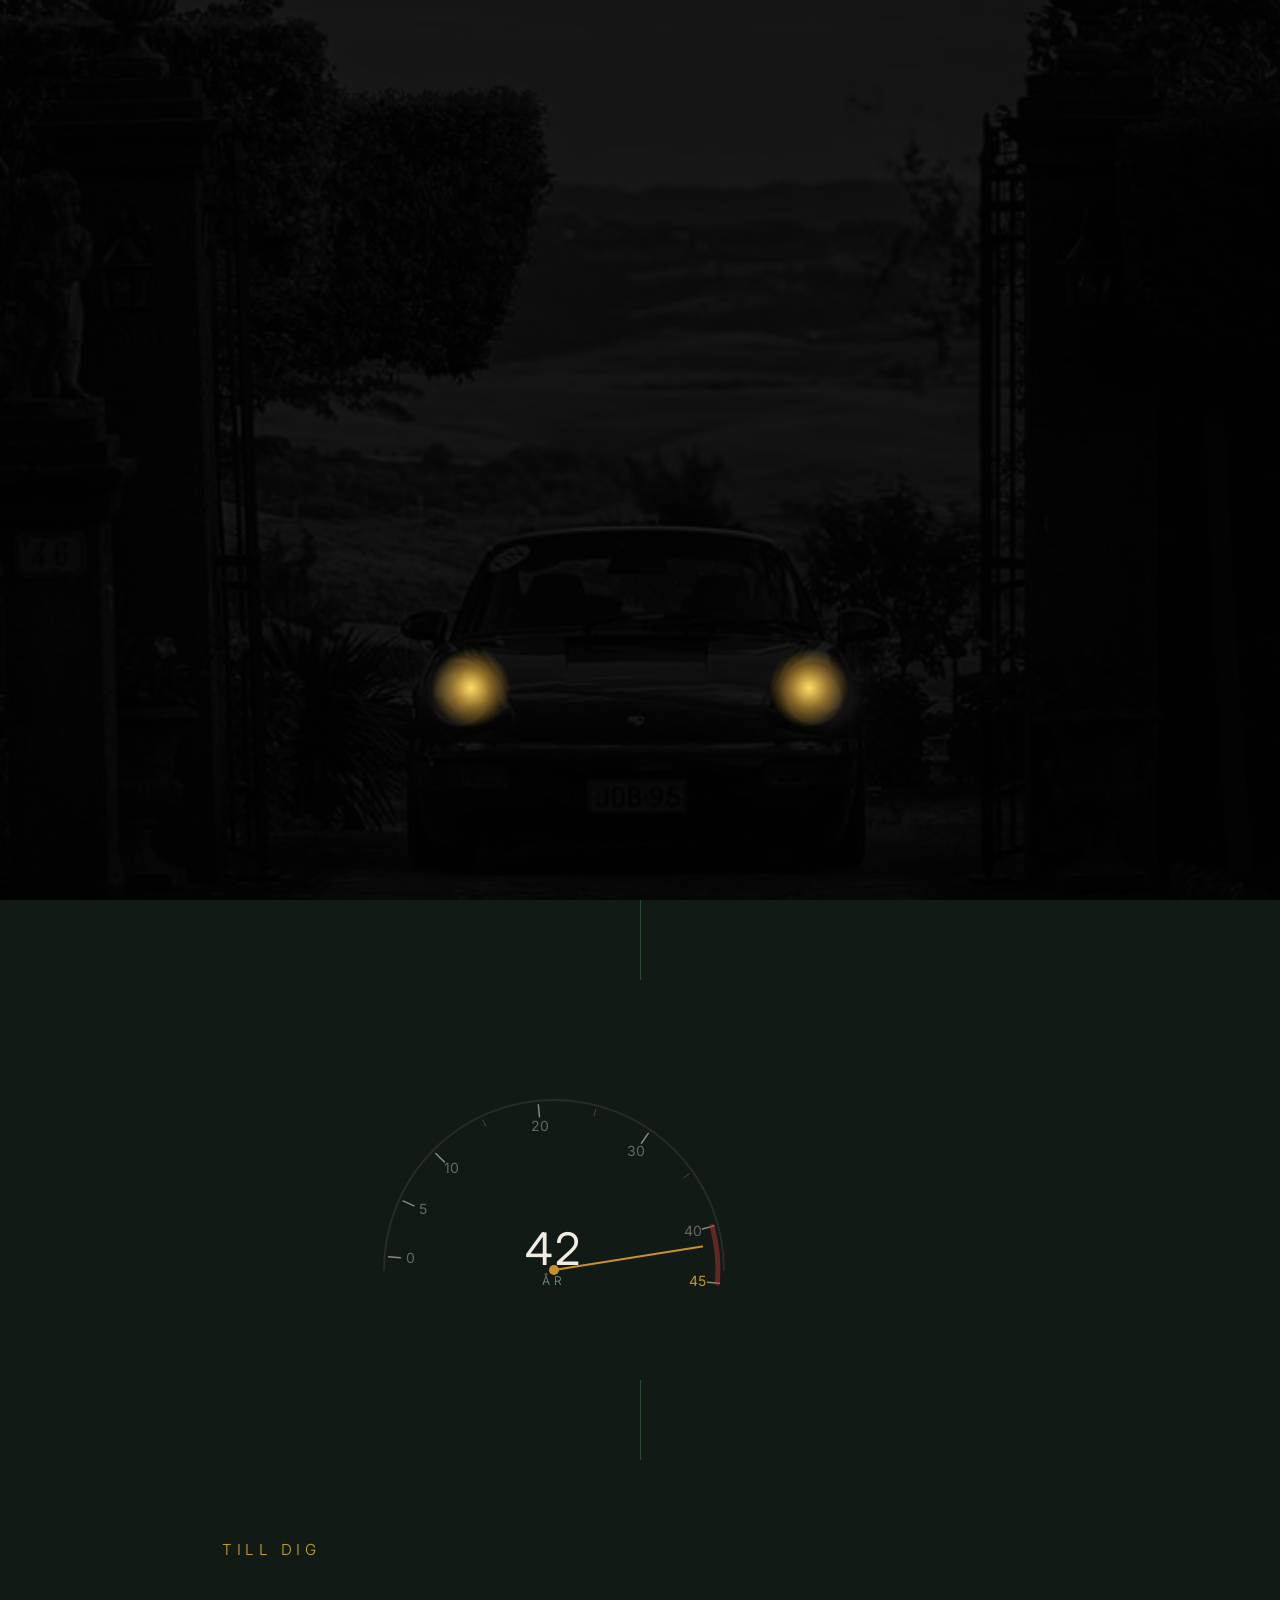
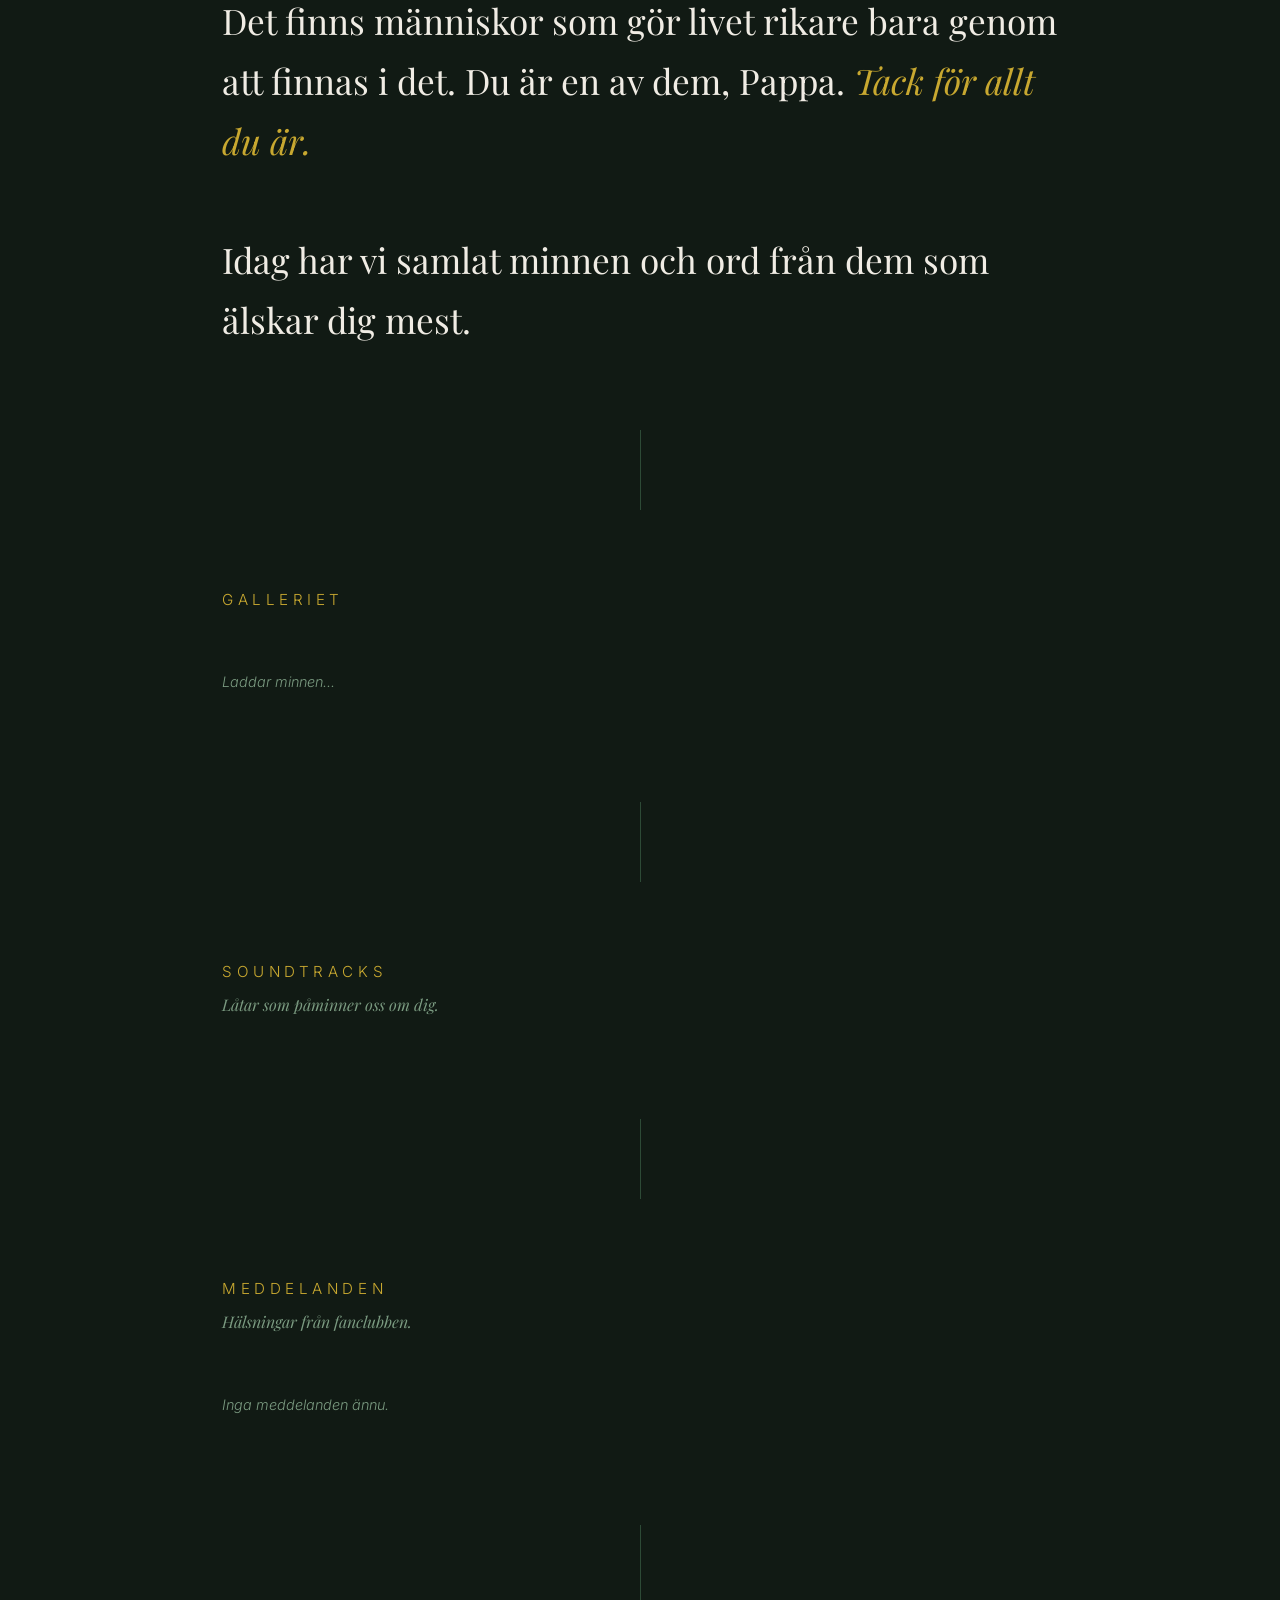
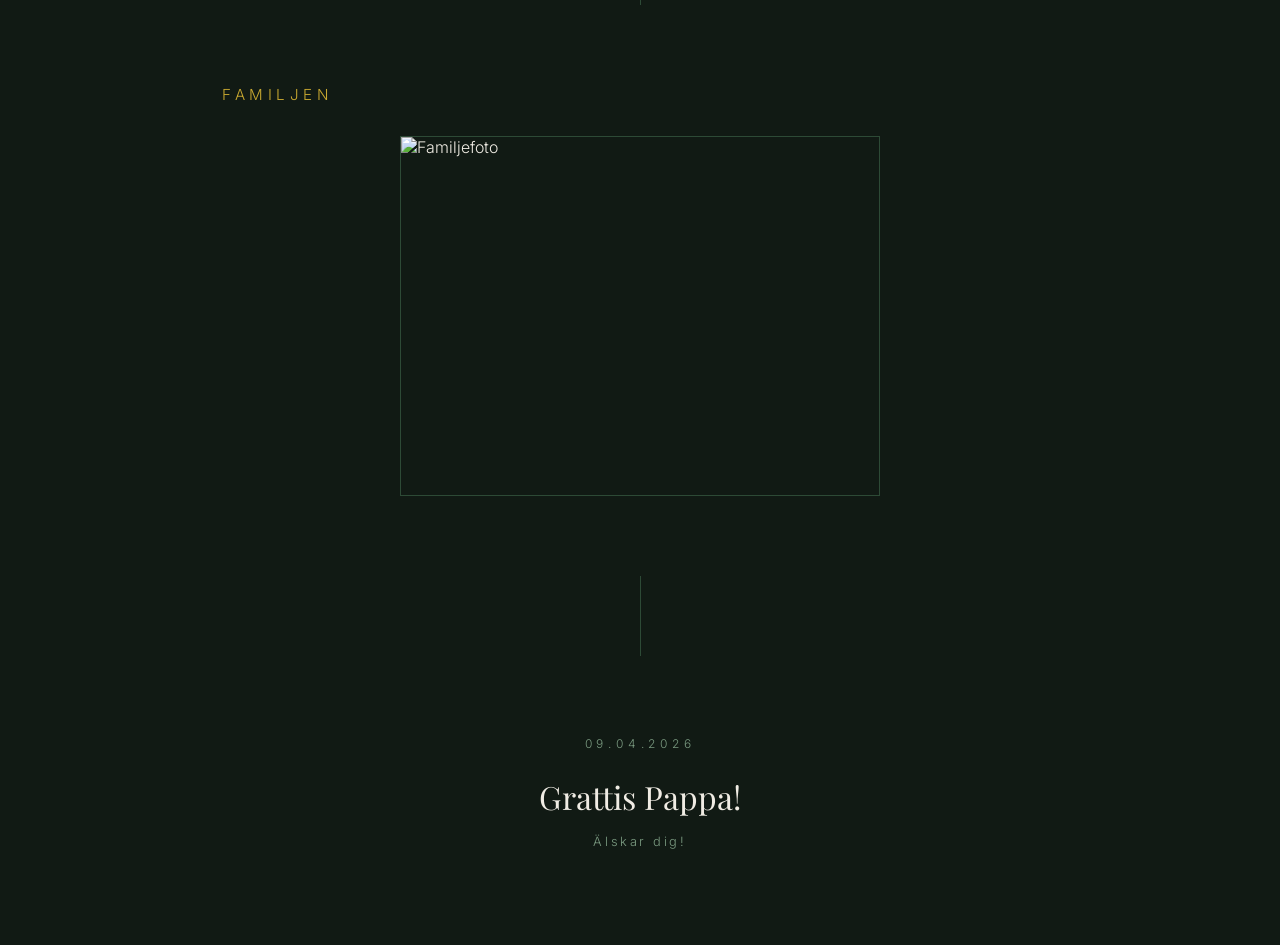
==== commit c75aea2f: "feat: update birthday card subtitle text" ====
--- a/card.html
+++ b/card.html
@@ -40,7 +40,7 @@
   <section class="opening-section">
     <p class="date-label">09.04.2026</p>
     <h1 class="name-title">Jonas 45 år</h1>
-    <p class="opening-subtitle">Ett år äldre &nbsp;·&nbsp; Aldrig tråkigare</p>
+    <p class="opening-subtitle">Original skick &nbsp;·&nbsp; Ökar bara i värde</p>
     <p class="scroll-hint">Scroll</p>
   </section>
 
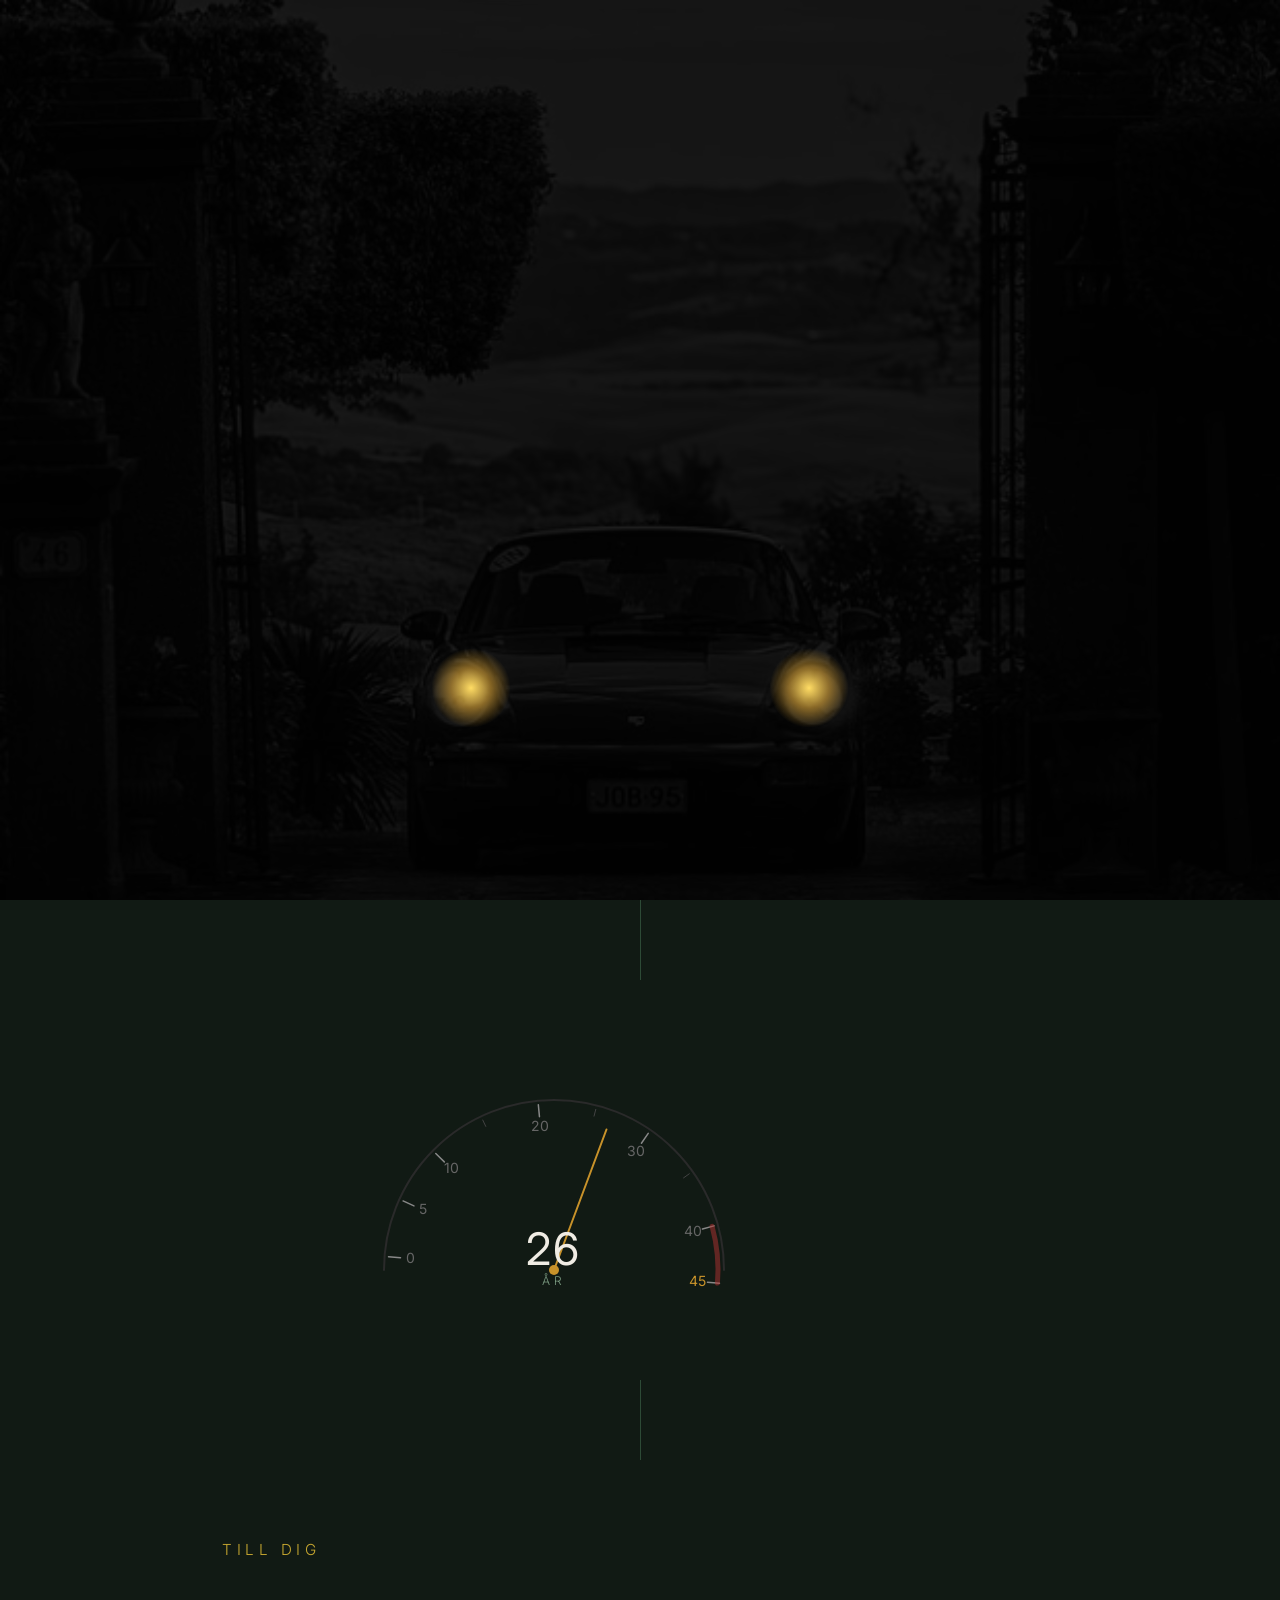
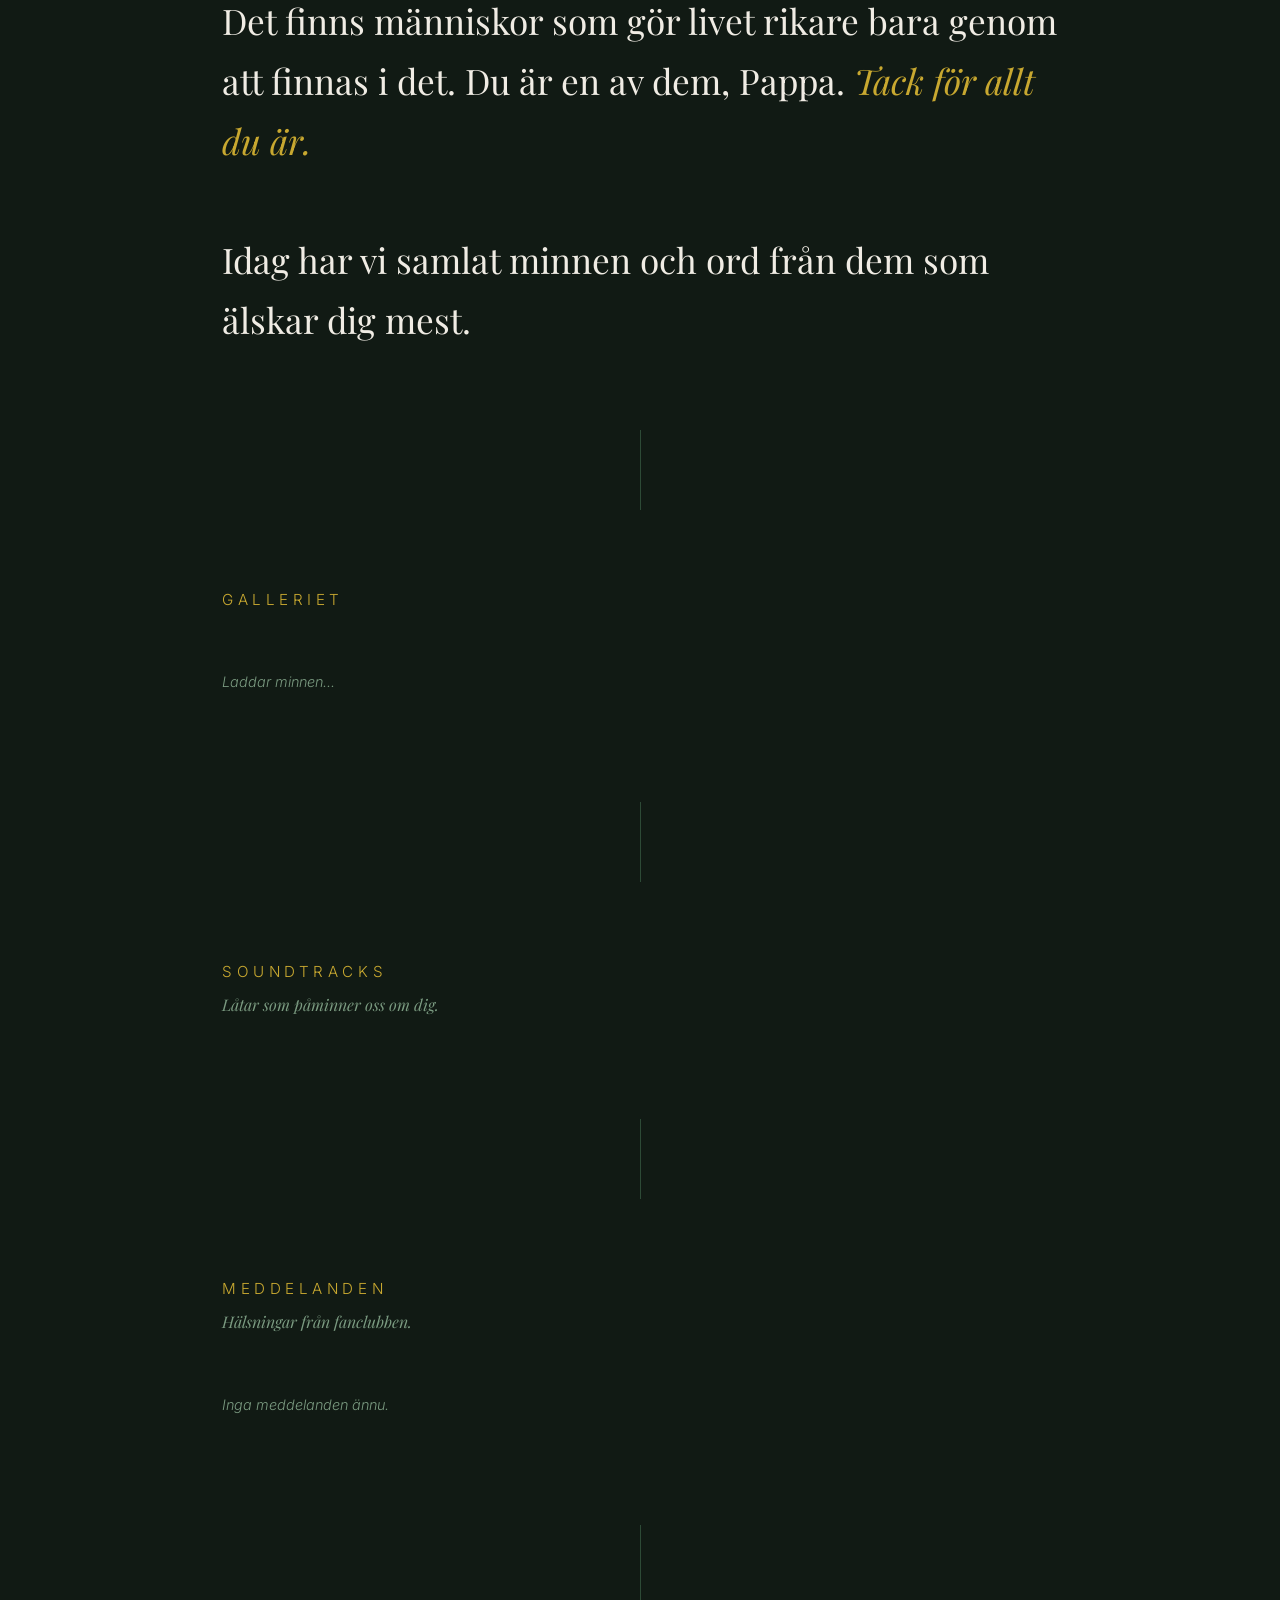
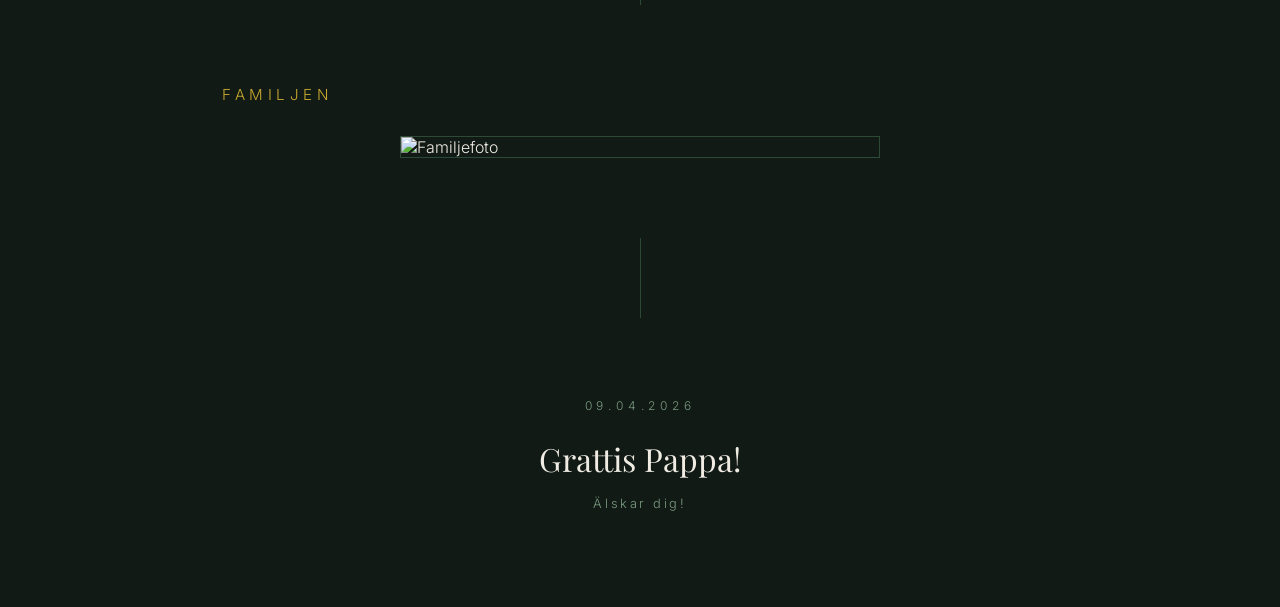
==== commit b6f5f244: "style: update family photo styling to use auto height instead of fixed aspect ratio" ====
--- a/card.html
+++ b/card.html
@@ -132,8 +132,7 @@
   <section class="section" id="familySection">
     <p class="section-label">Familjen</p>
     <div class="family-slideshow">
-      <img id="familyPhoto" src="family/1.jpg" alt="Familjefoto"
-        style="width:100%; aspect-ratio:4/3; object-fit:cover; display:block; border:1px solid #2d4a36; transition:opacity 0.6s ease;" />
+      <img id="familyPhoto" src="family/1.jpg" alt="Familjefoto" />
     </div>
   </section>
 
--- a/style.css
+++ b/style.css
@@ -1077,8 +1077,7 @@
 
 .family-slideshow img {
   width: 100%;
-  aspect-ratio: 4 / 3;
-  object-fit: cover;
+  height: auto;
   display: block;
   opacity: 1;
   transition: opacity 0.6s ease;
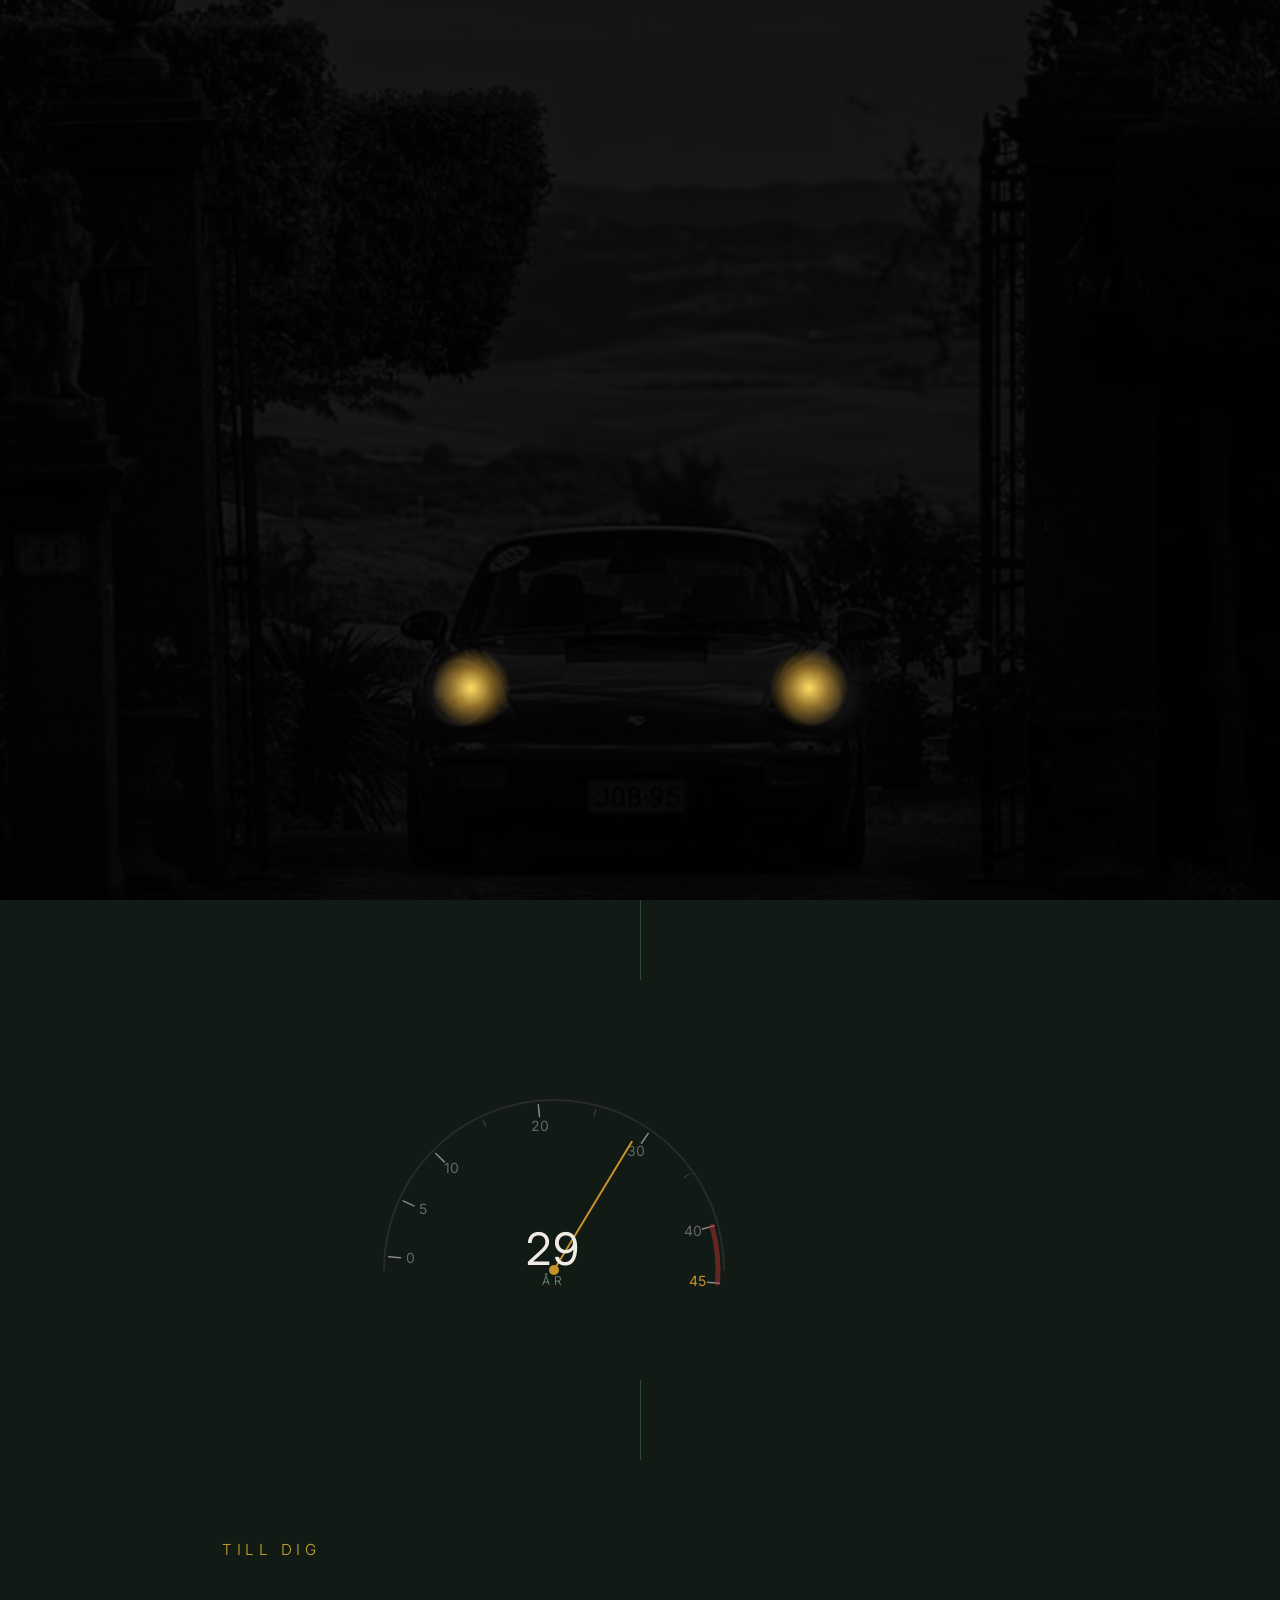
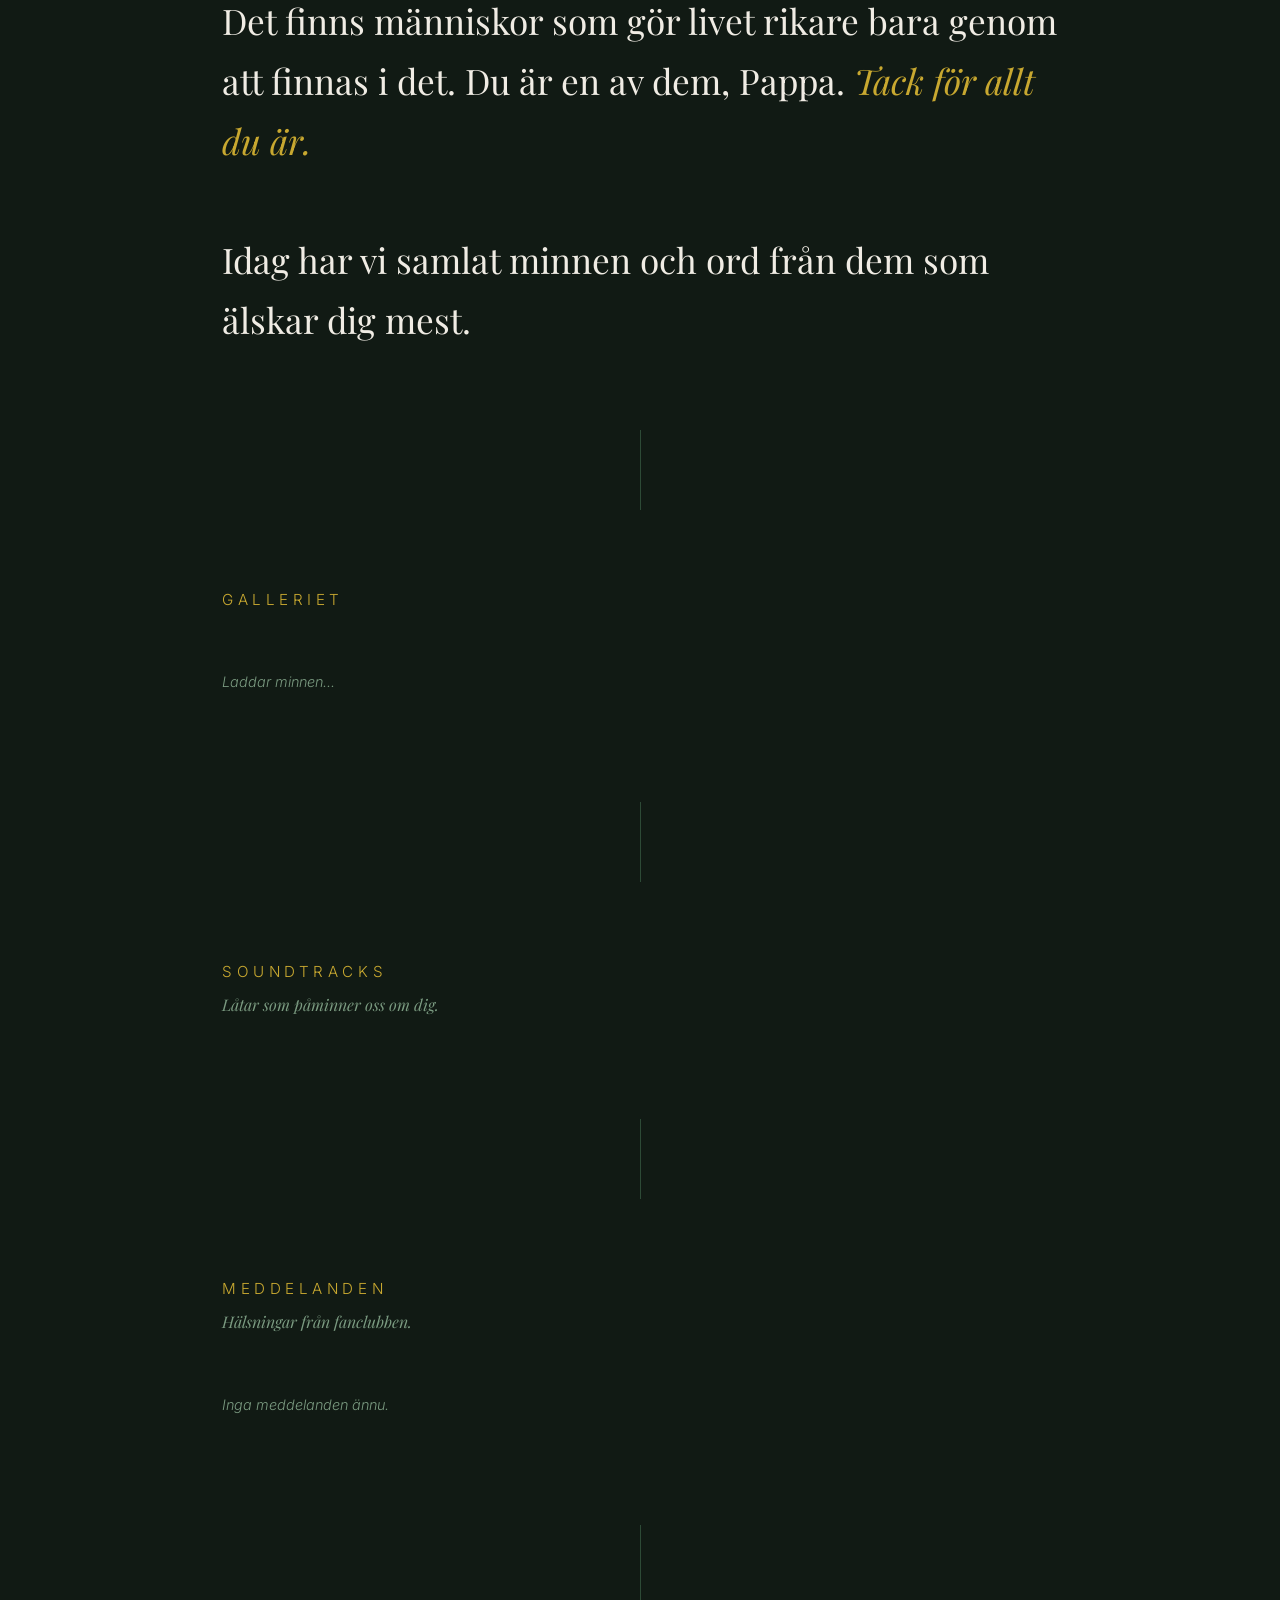
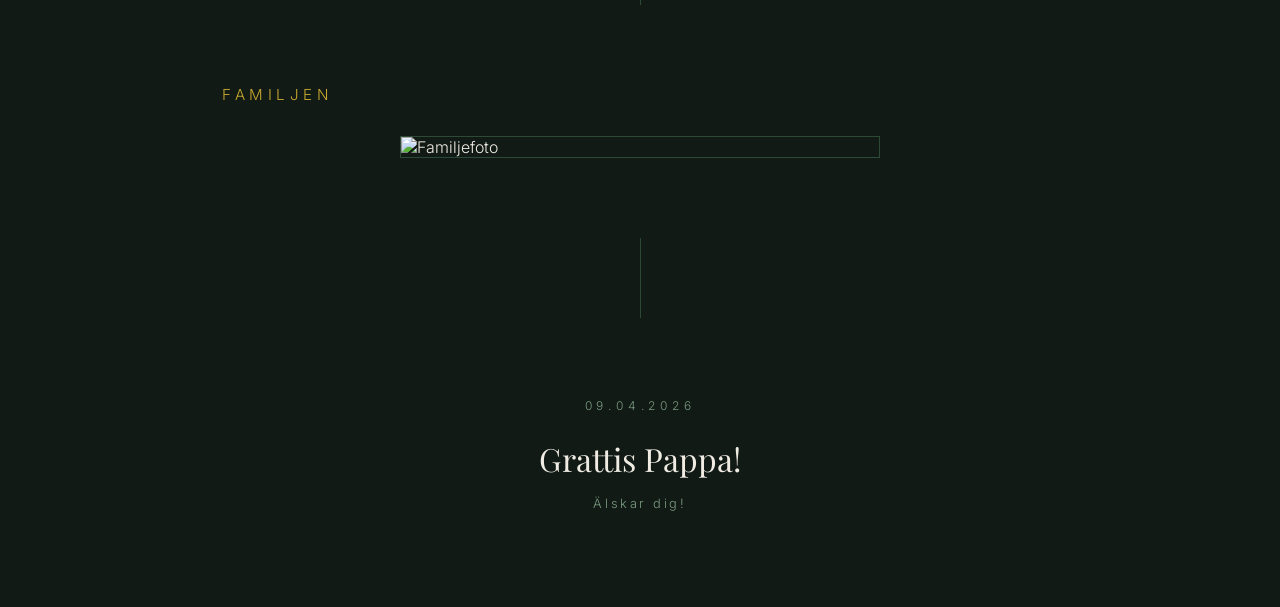
==== commit 5b3a8e2c: "feat: add new family photos and update image references in card gallery" ====
--- a/card.html
+++ b/card.html
@@ -687,14 +687,33 @@
     const familyPhotos = [
       'family/1.jpg',
       'family/2.jpg',
-      'family/3.jpg',
+      'family/3.heic',
       'family/4.jpg',
-      'family/5.jpg',
-      'family/6.jpg',
-      'family/7.jpg',
-      'family/8.jpg',
-      'family/9.jpg',
-      'family/10.jpg',
+      'family/5.heic',
+      'family/6.jpeg',
+      'family/7.jpeg',
+      'family/8.jpeg',
+      'family/9.jpeg',
+      'family/10.jpeg',
+      'family/11.jpeg',
+      'family/12.jpeg',
+      'family/13.jpeg',
+      'family/14.jpeg',
+      'family/15.jpeg',
+      'family/16.jpeg',
+      'family/17.jpeg',
+      'family/18.jpeg',
+      'family/19.jpeg',
+      'family/20.jpeg',
+      'family/21.heic',
+      'family/22.jpeg',
+      'family/23.heic',
+      'family/24.heic',
+      'family/25.jpeg',
+      'family/26.jpeg',
+      'family/27.jpeg',
+      'family/28.jpg',
+      'family/29.jpg',
     ];
 
     let familyIndex = 0;
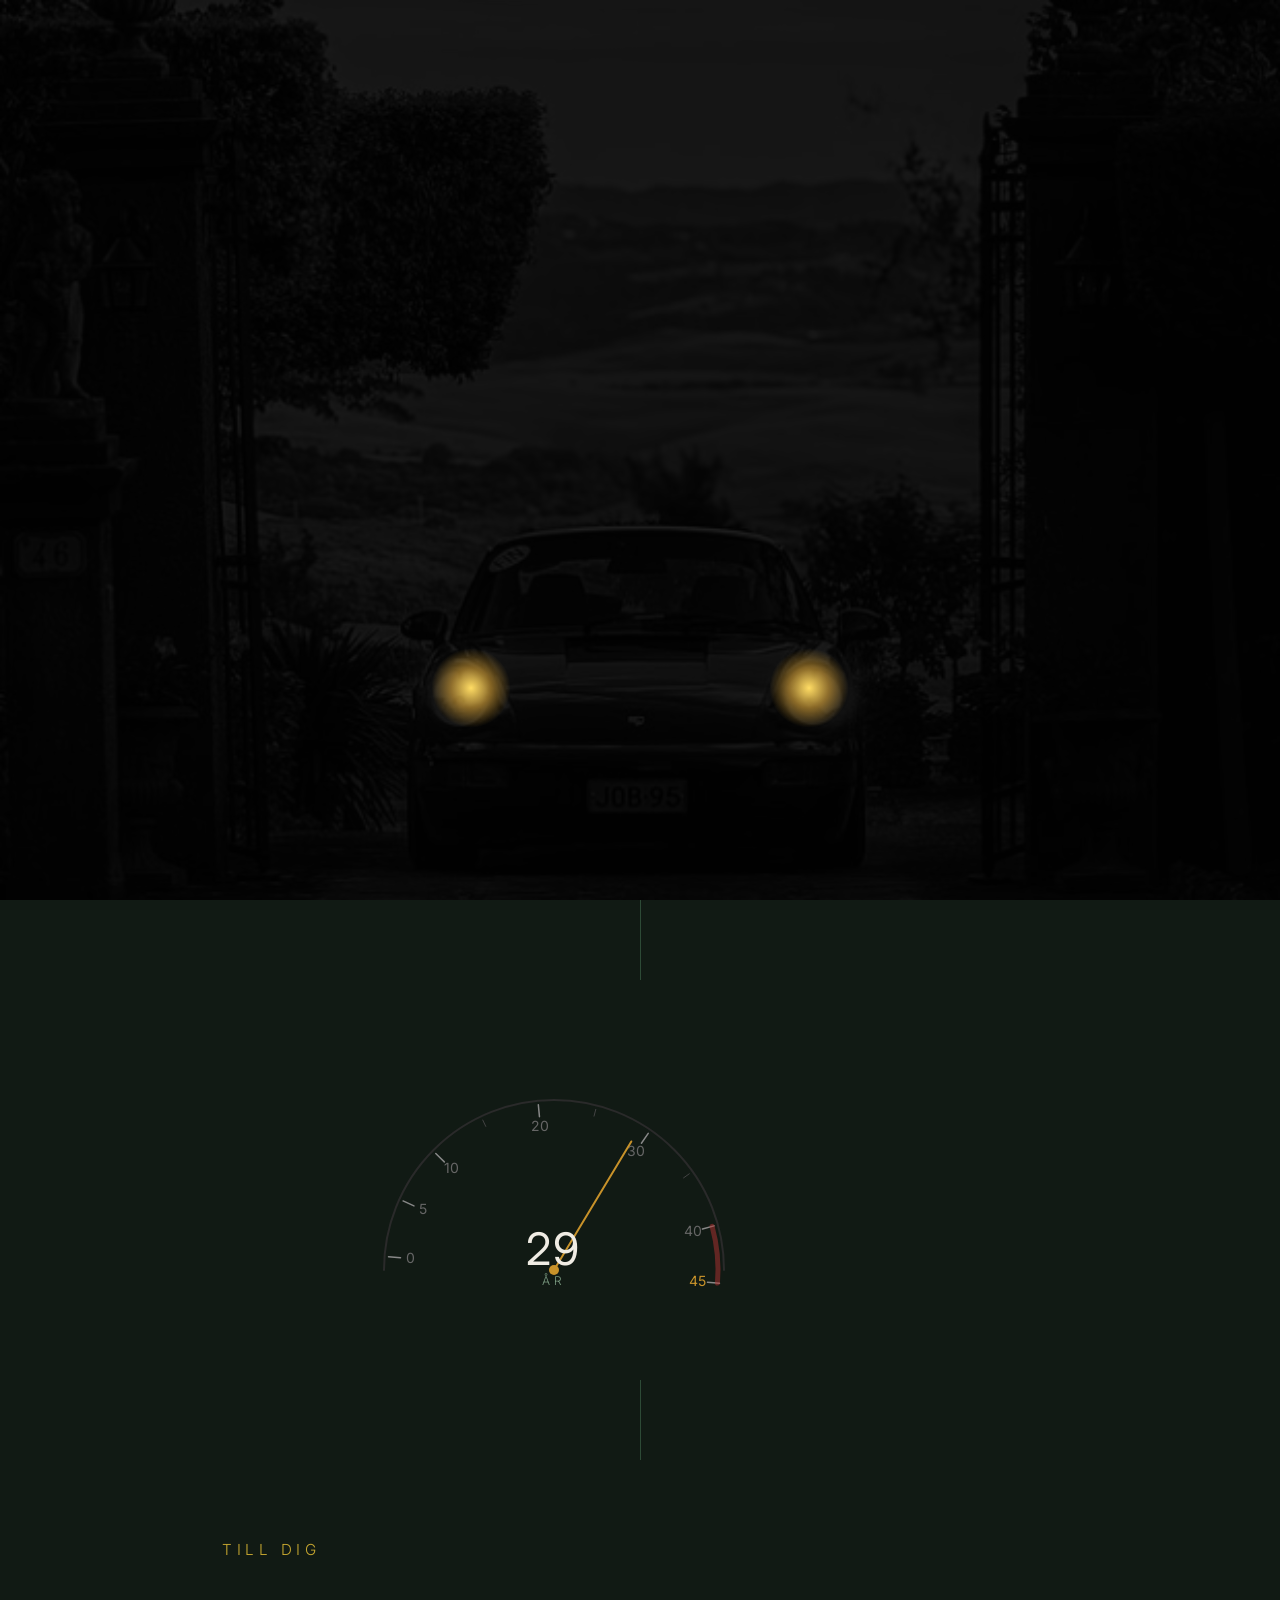
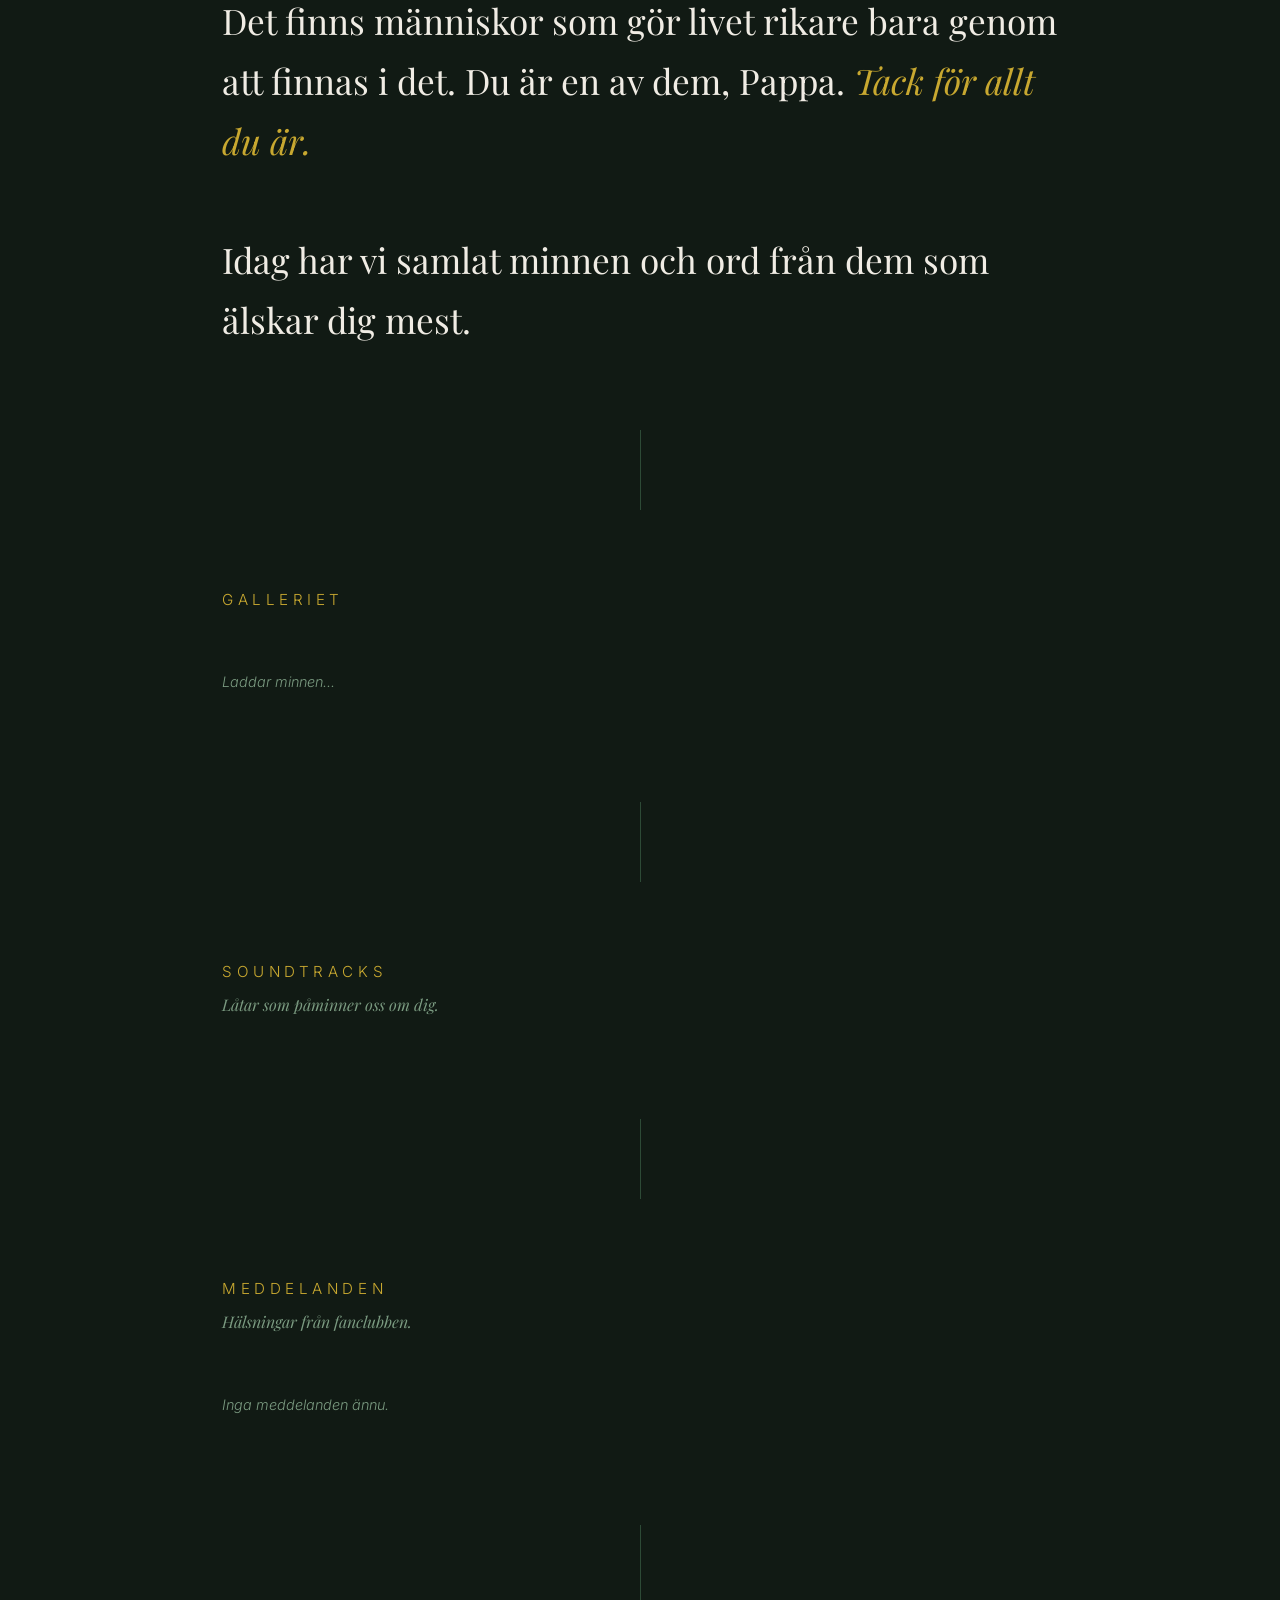
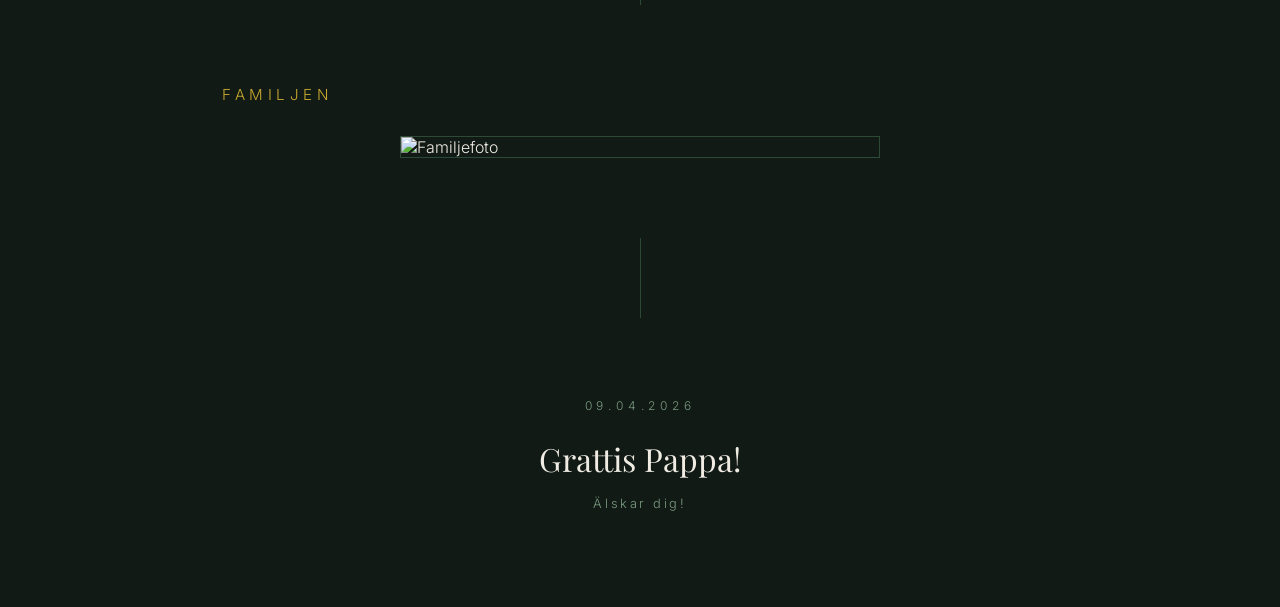
==== commit 23c05f82: "fix: reduce family photo rotation interval to 5 seconds" ====
--- a/card.html
+++ b/card.html
@@ -726,7 +726,7 @@
         familyImg.src = familyPhotos[familyIndex];
         familyImg.style.opacity = '1';
       }, 600);
-    }, 10000);
+    }, 5000);
   </script>
 
 </body>
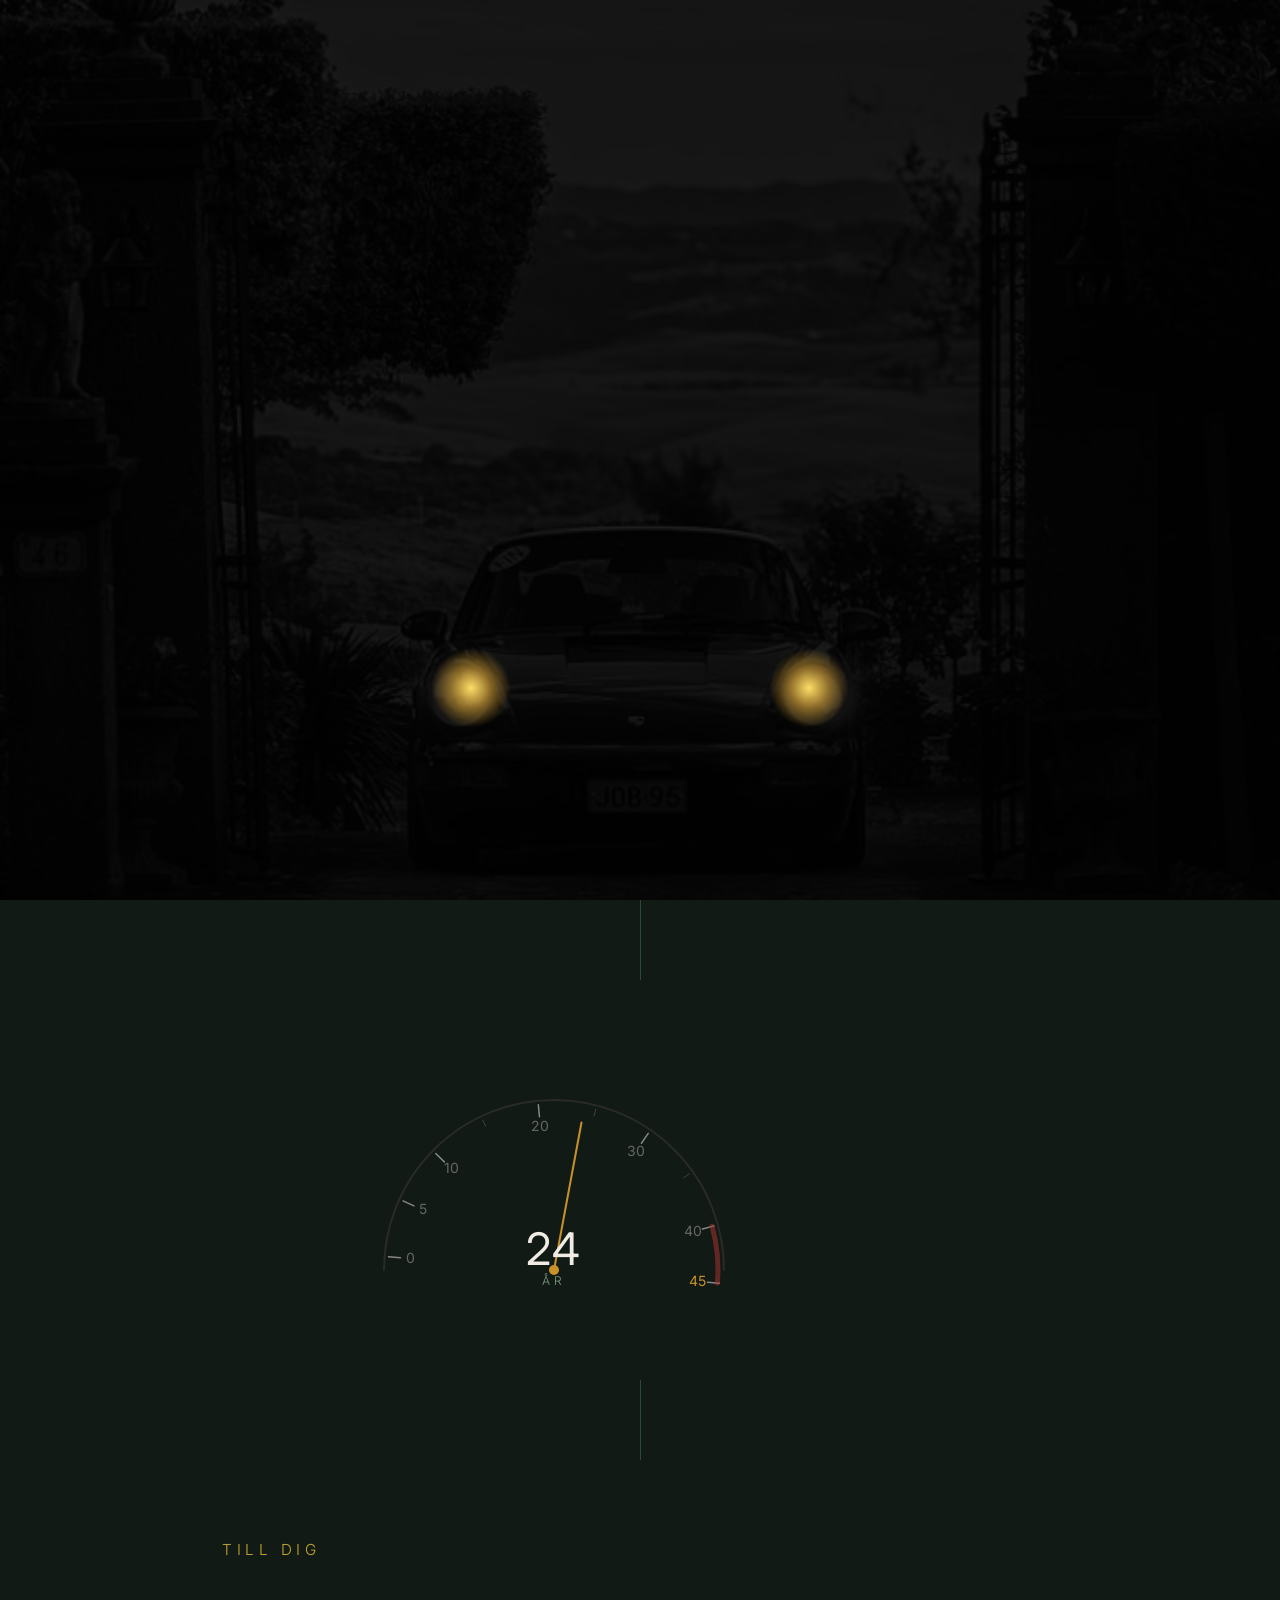
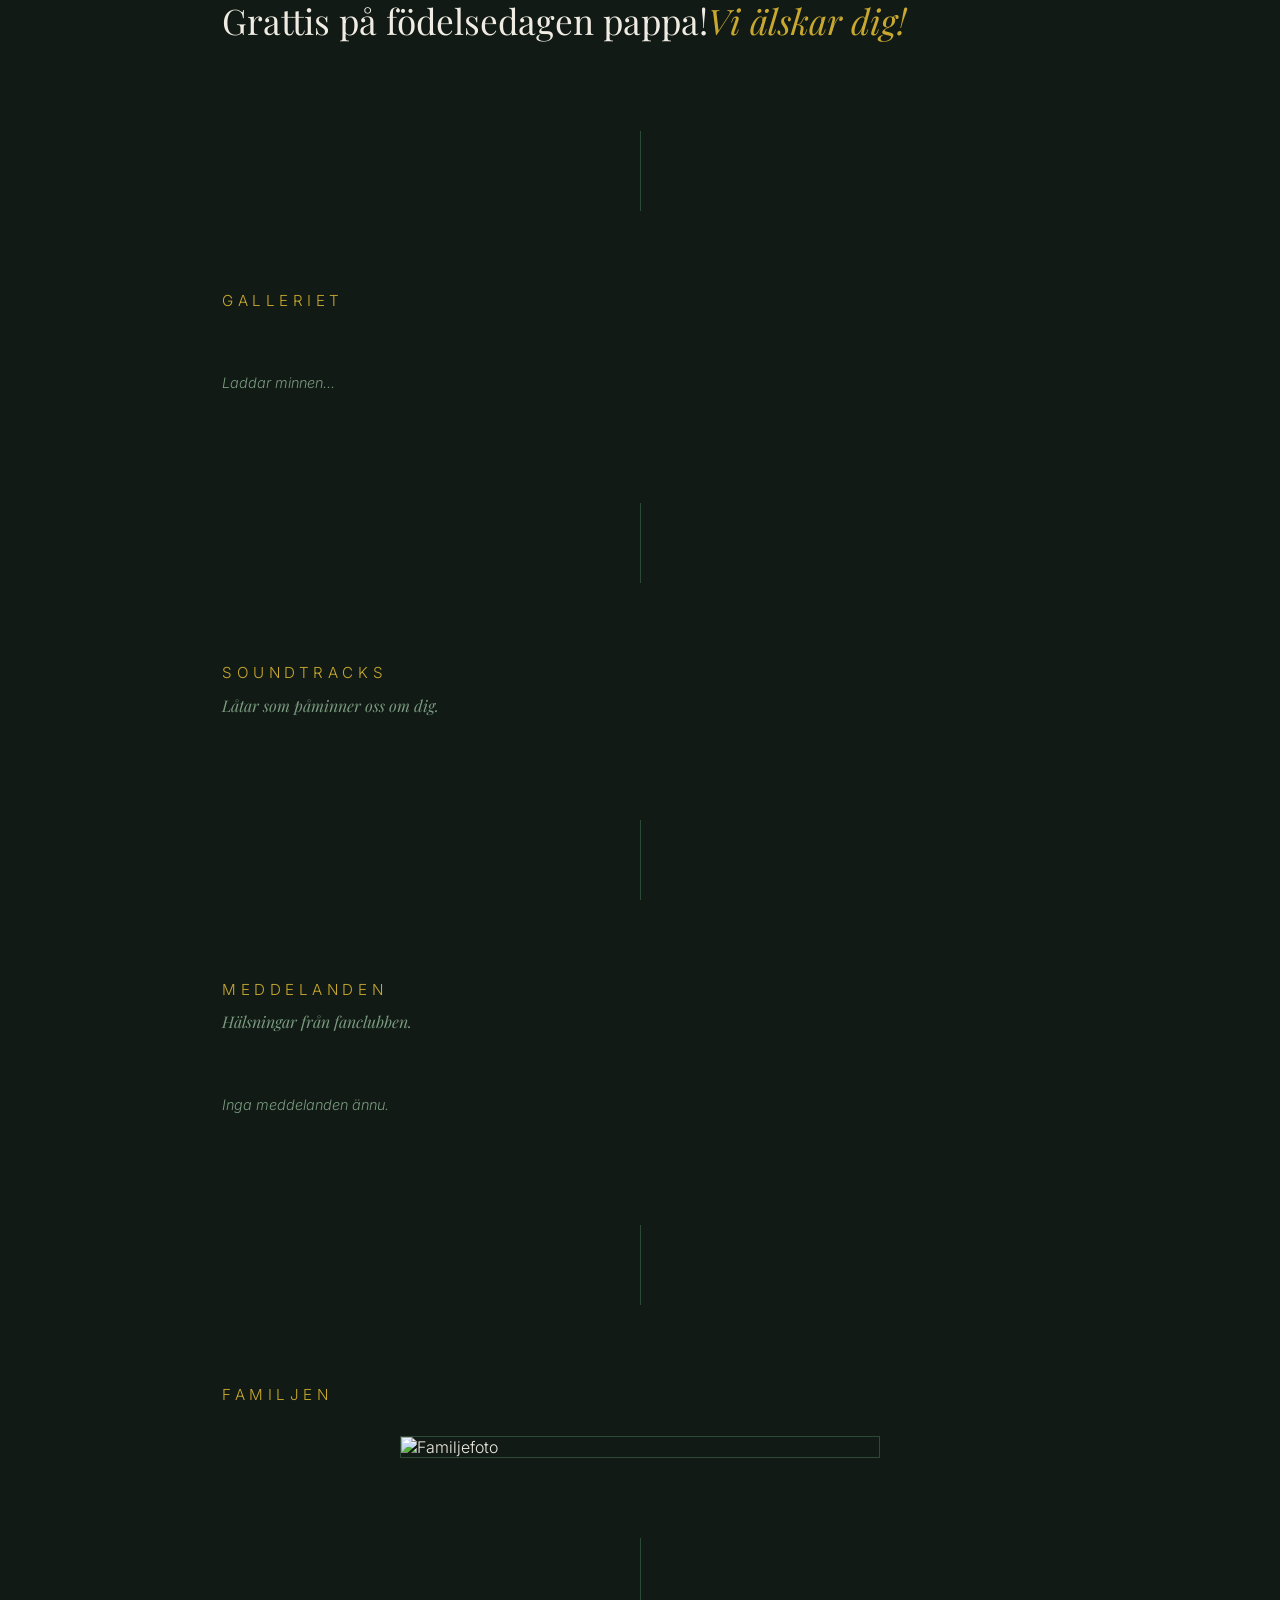
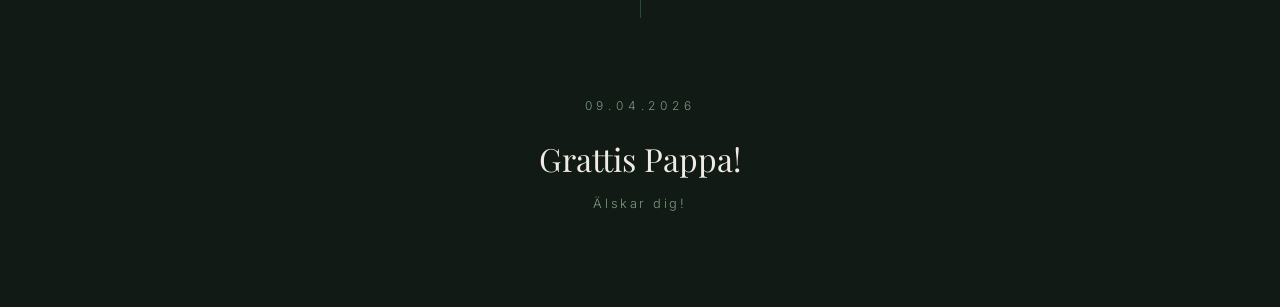
==== commit 5405c887: "feat: update birthday message in card content" ====
--- a/card.html
+++ b/card.html
@@ -69,10 +69,7 @@
     <p class="section-label">TILL DIG</p>
     <p class="message-text">
       <!-- Edit this message to something personal! -->
-      Det finns människor som gör livet rikare bara genom att finnas i det.
-      Du är en av dem, Pappa. <em>Tack för allt du är.</em>
-      <br /><br />
-      Idag har vi samlat minnen och ord från dem som älskar dig mest.
+      Grattis på födelsedagen pappa!<em>Vi älskar dig!</em>
     </p>
   </section>
 
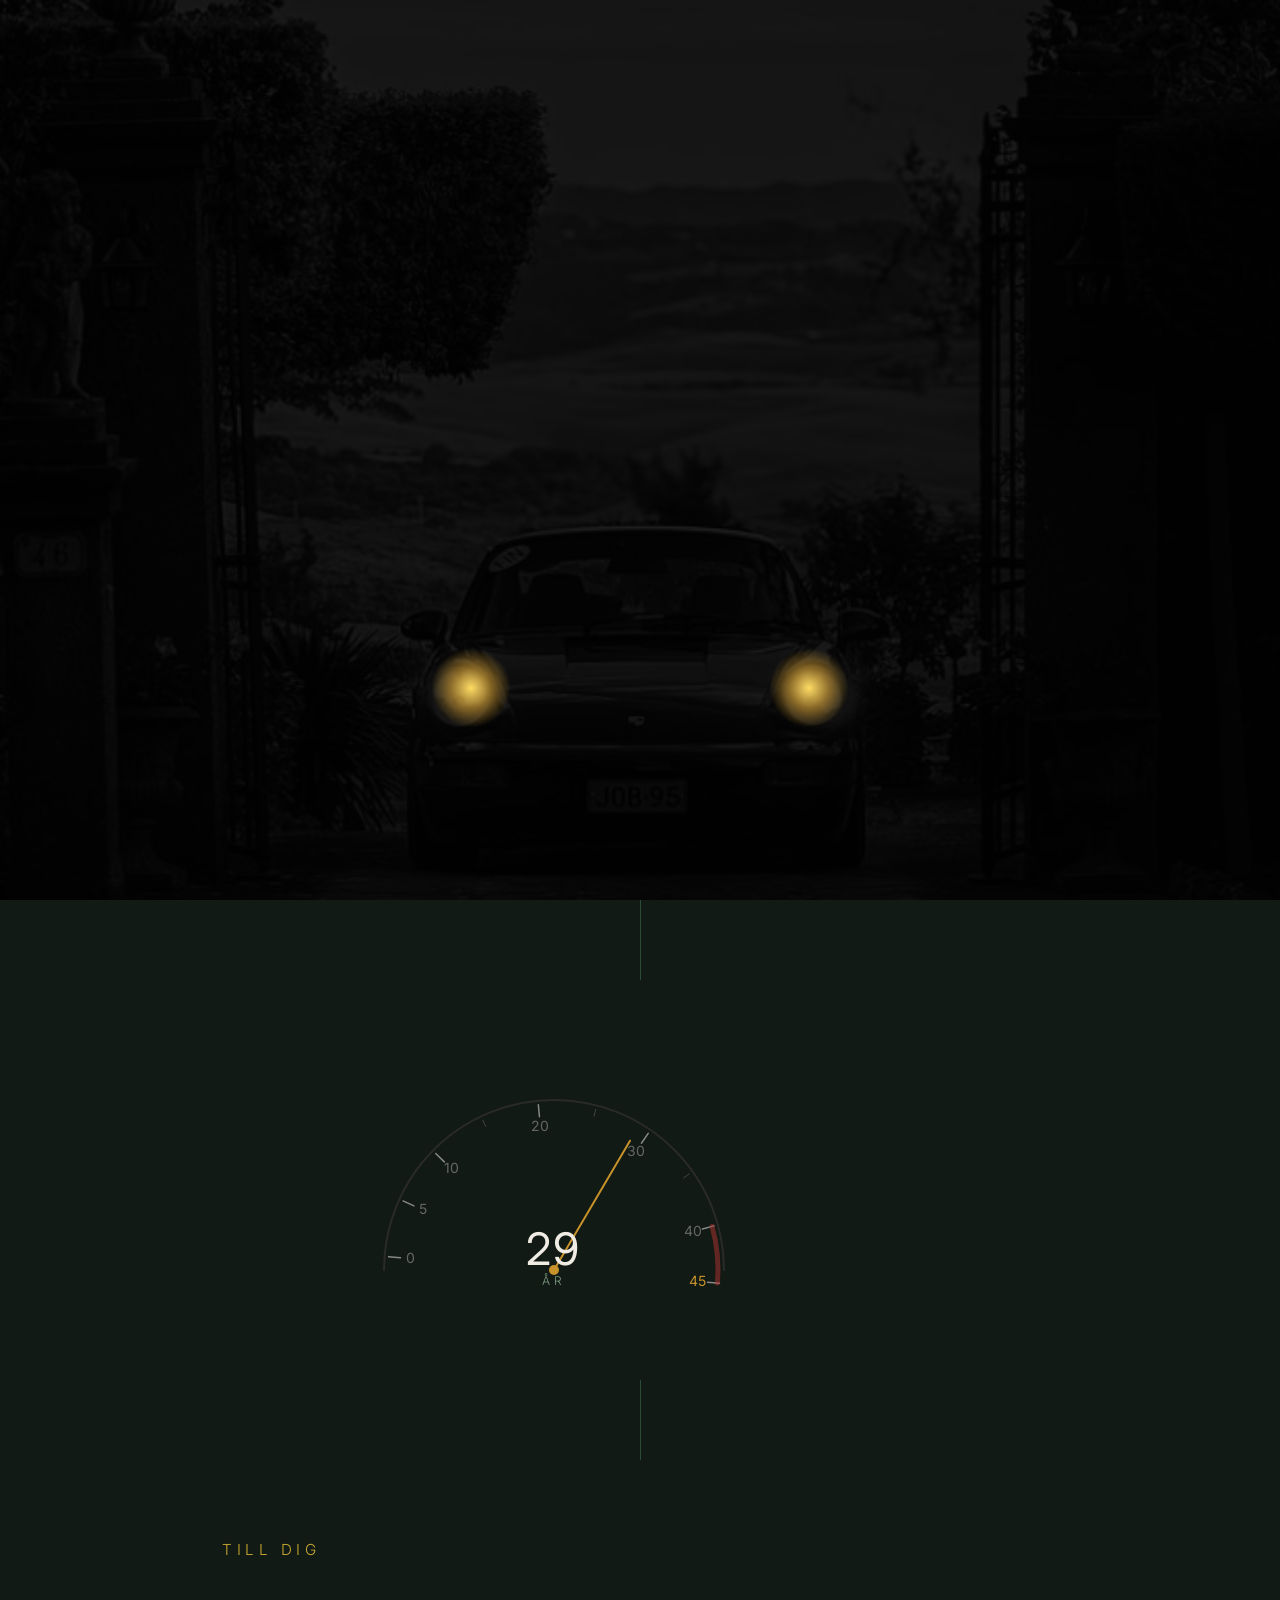
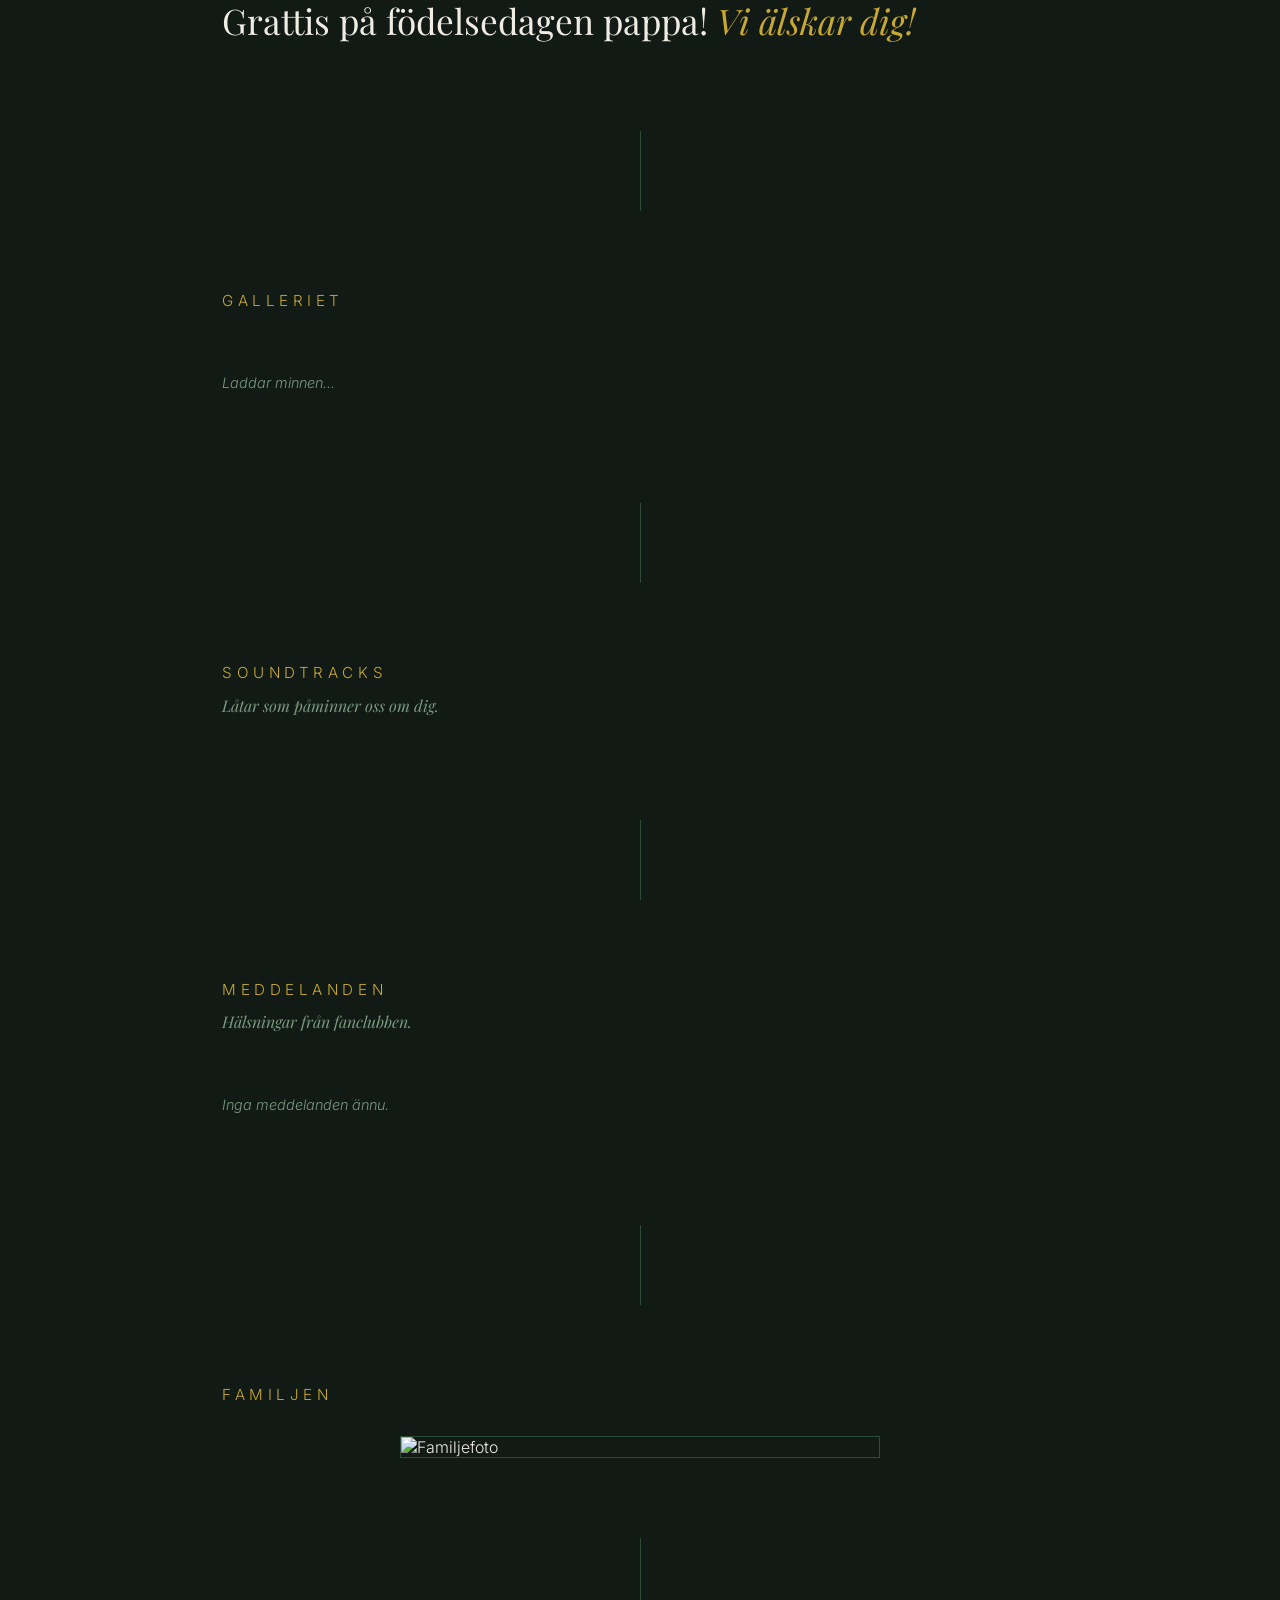
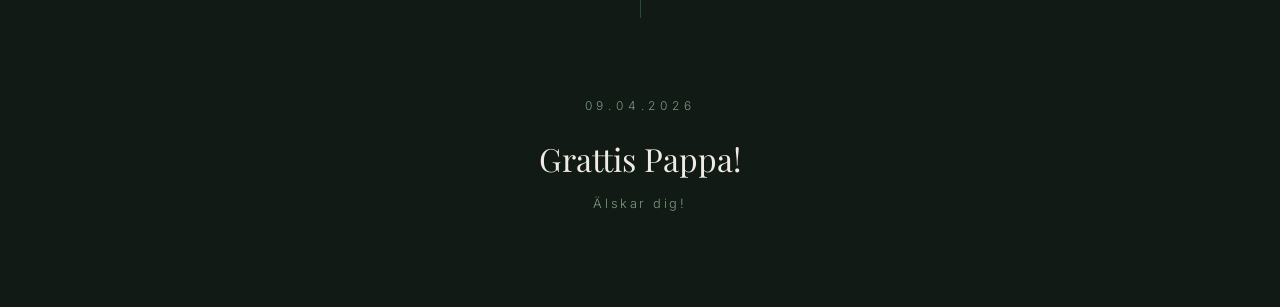
==== commit e9365022: "style: wrap birthday message text in card.html for better formatting" ====
--- a/card.html
+++ b/card.html
@@ -69,7 +69,8 @@
     <p class="section-label">TILL DIG</p>
     <p class="message-text">
       <!-- Edit this message to something personal! -->
-      Grattis på födelsedagen pappa!<em>Vi älskar dig!</em>
+      Grattis på födelsedagen pappa!<em>
+        Vi älskar dig!</em>
     </p>
   </section>
 
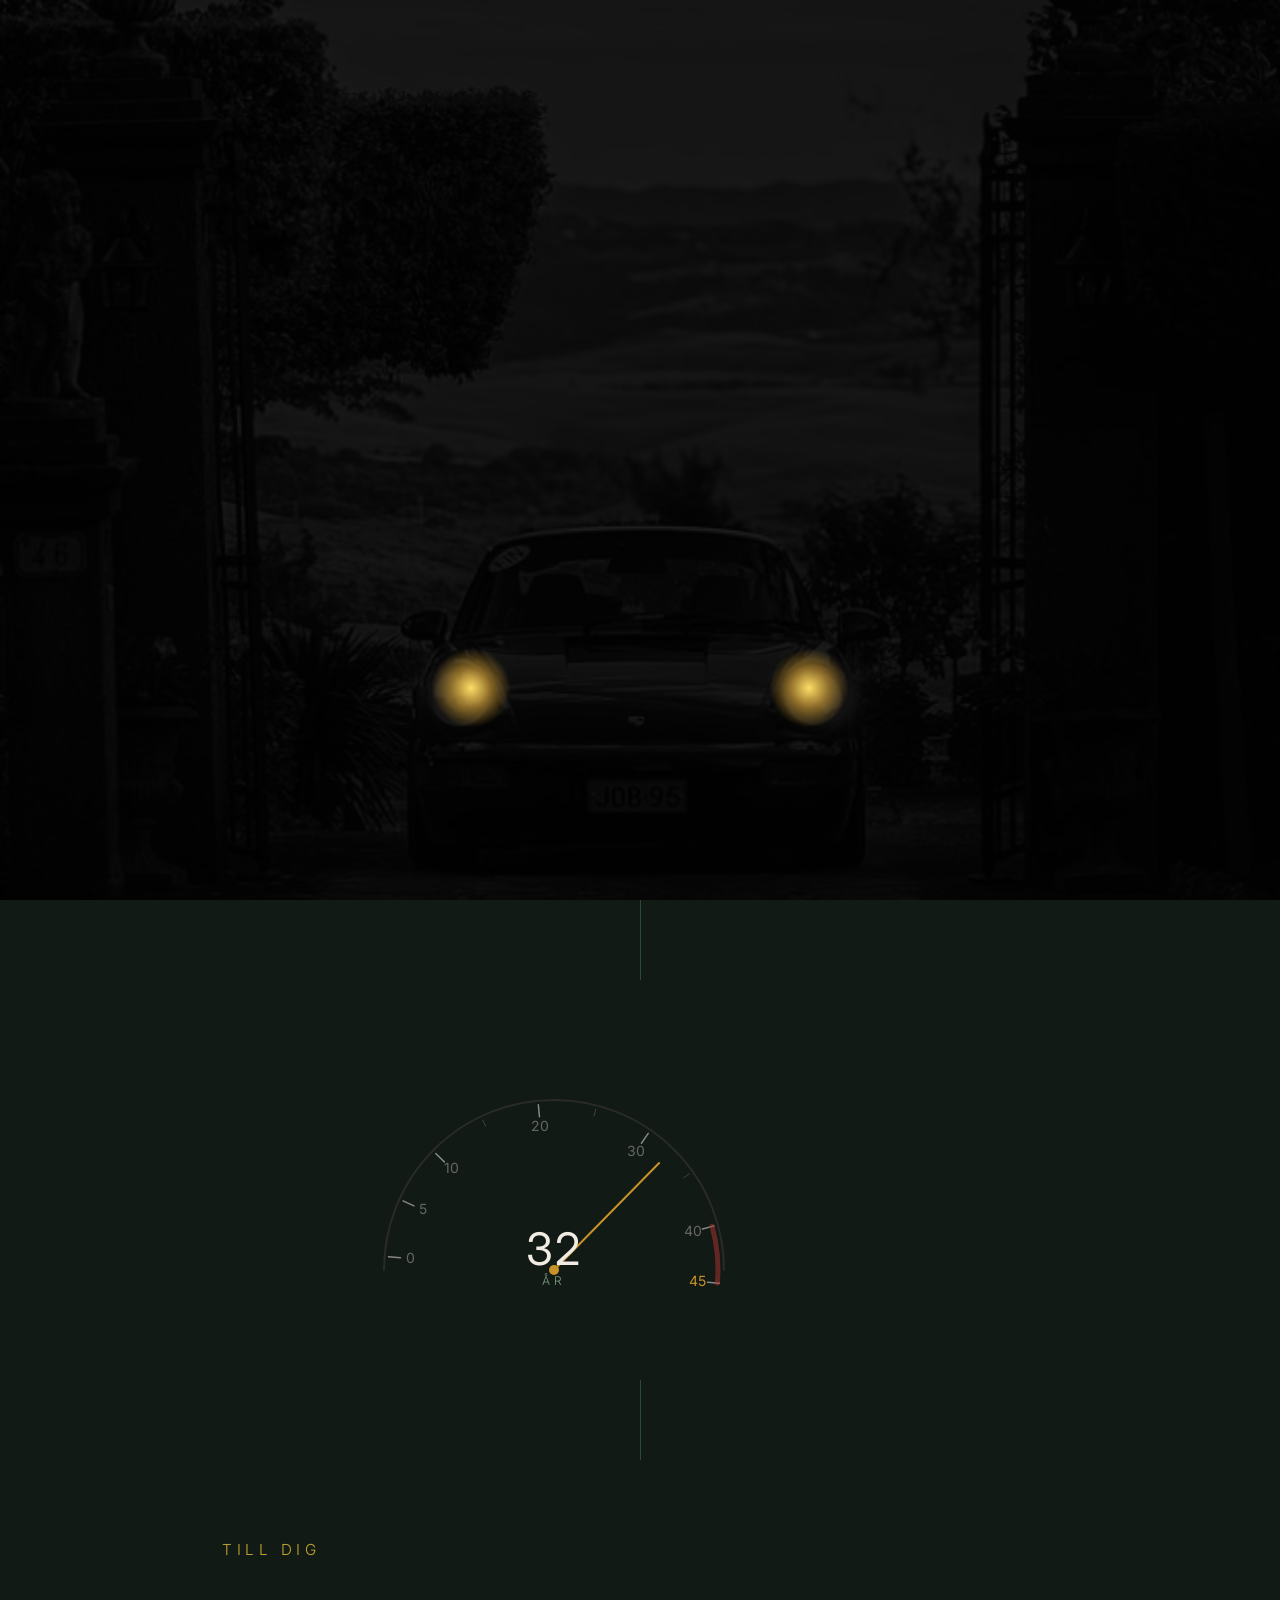
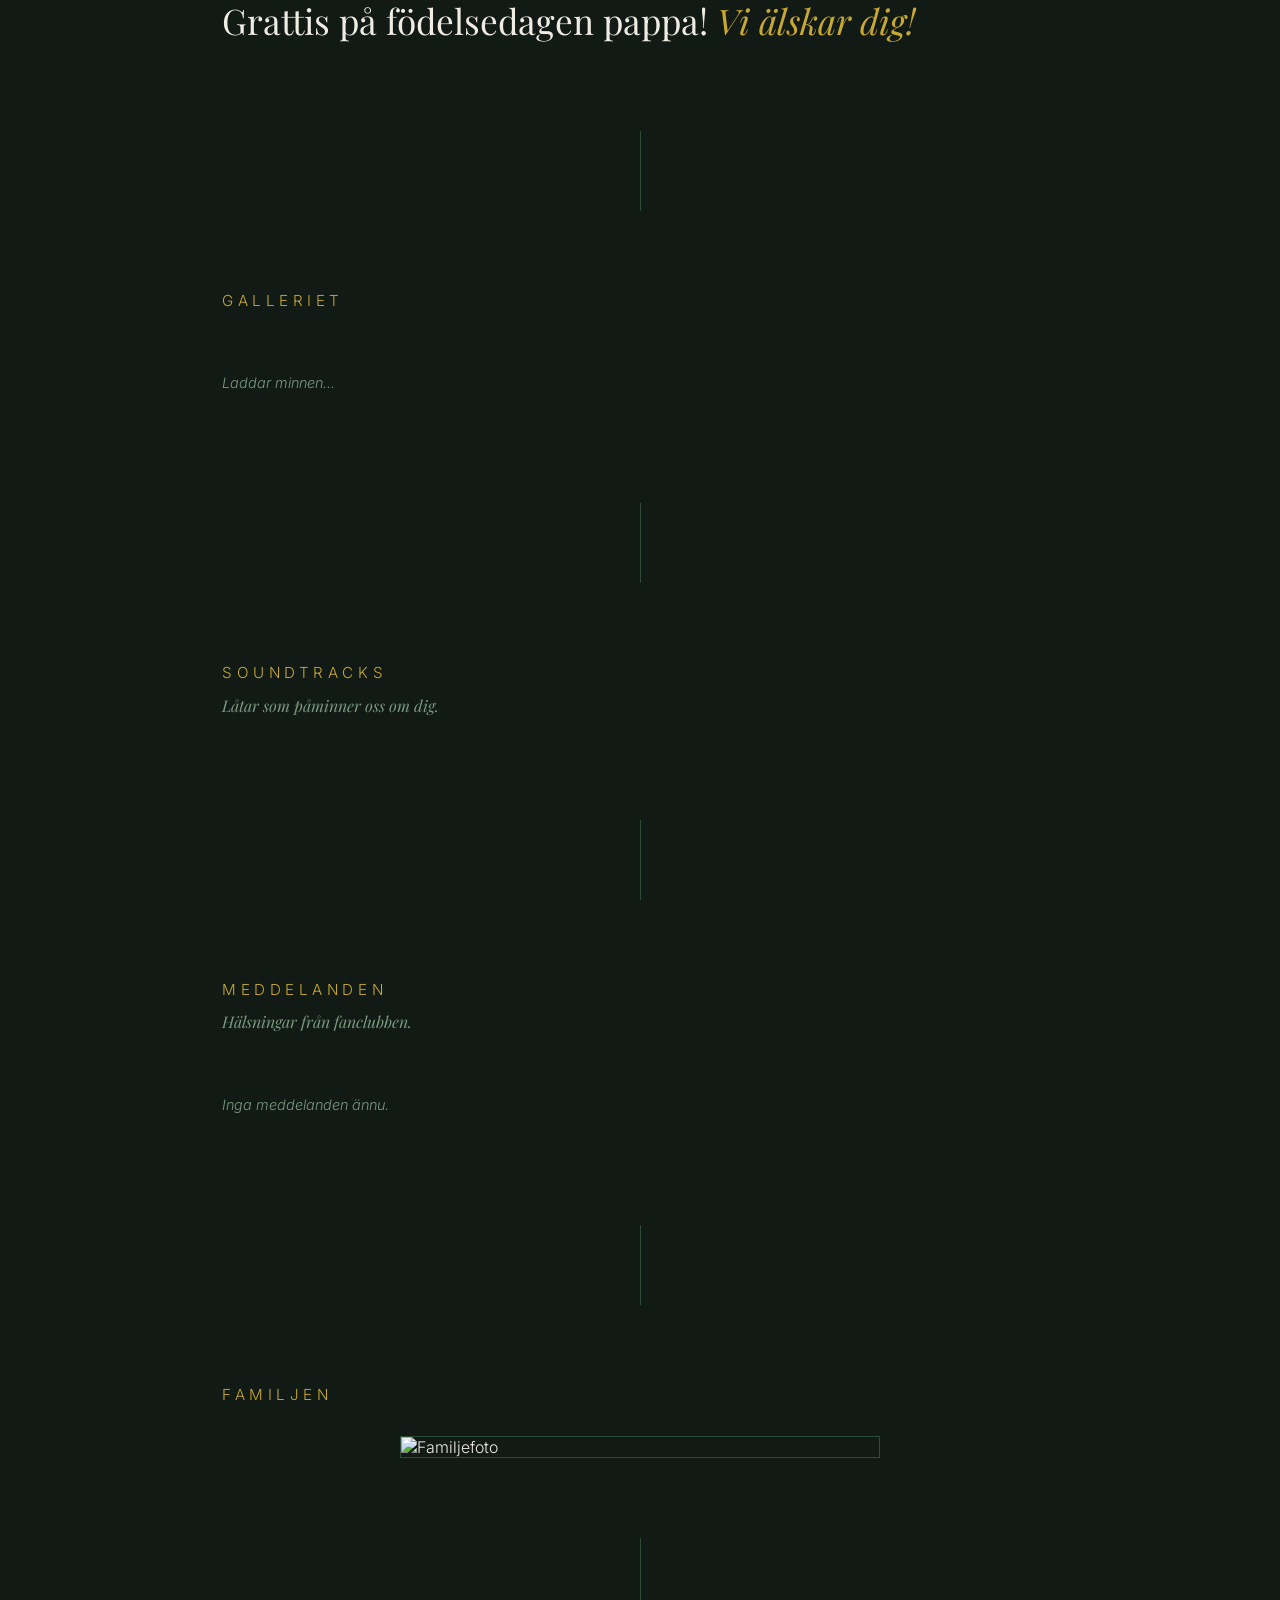
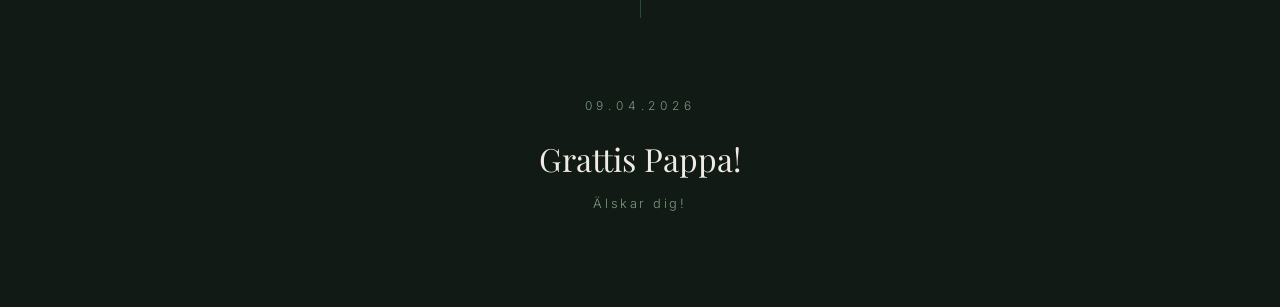
==== commit 45ba0c6c: "feat: add thirteen new family photos to the card gallery" ====
--- a/card.html
+++ b/card.html
@@ -712,6 +712,19 @@
       'family/27.jpeg',
       'family/28.jpg',
       'family/29.jpg',
+      'family/30.jpg',
+      'family/31.jpg',
+      'family/32.jpeg',
+      'family/33.jpg',
+      'family/34.heic',
+      'family/35.jpeg',
+      'family/36.heic',
+      'family/37.heic',
+      'family/38.heic',
+      'family/39.heic',
+      'family/40.jpeg',
+      'family/41.heic',
+      'family/42.jpg',
     ];
 
     let familyIndex = 0;
